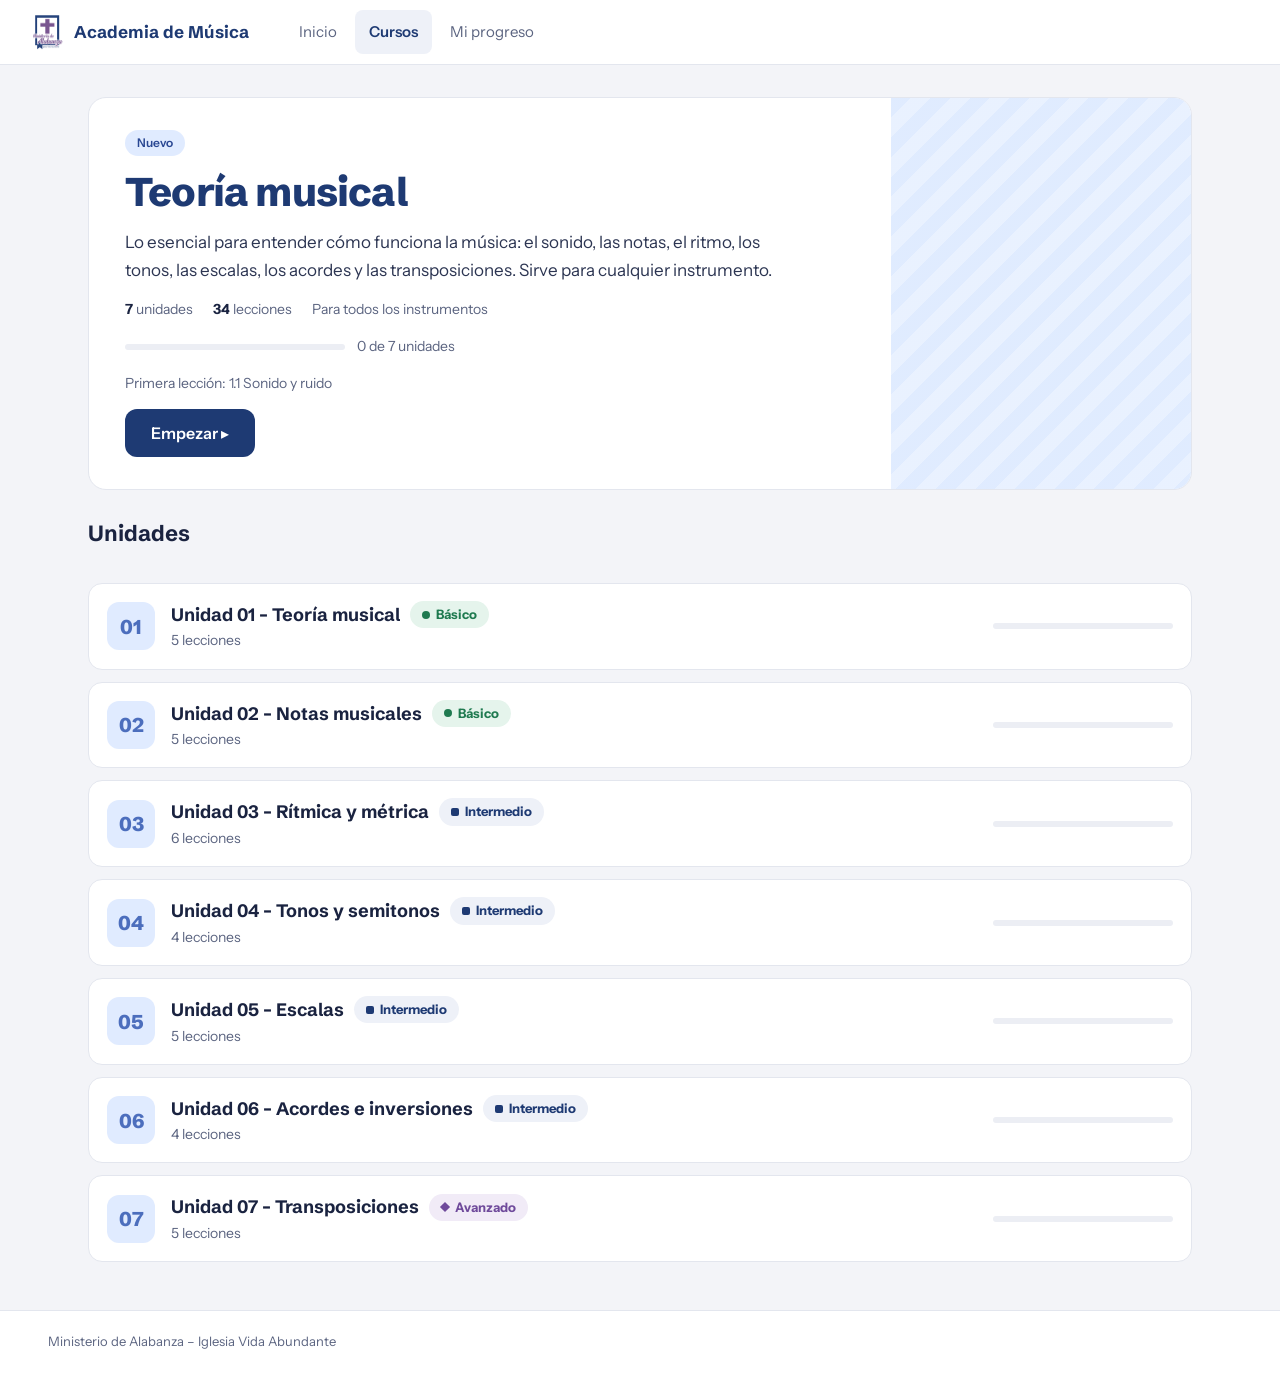
==== academy/curso.html @ 29789fe2 "Tarjetas con fondo, nivel por unidad (heredado), homepage por curso (curso.html) Co-Authored-By: Cla" ====
<!doctype html>
<html lang="es">
<head>
<meta charset="utf-8">
<meta name="viewport" content="width=device-width, initial-scale=1, viewport-fit=cover">
<title>Curso – Academia de Música</title>
<link rel="icon" href="logo.png">
<link rel="preconnect" href="https://fonts.googleapis.com">
<link rel="preconnect" href="https://fonts.gstatic.com" crossorigin>
<link rel="stylesheet" href="https://fonts.googleapis.com/css2?family=Schibsted+Grotesk:wght@500;600;700;800&family=Instrument+Sans:wght@400;500;600;700&display=swap">
<link rel="stylesheet" href="unidad.css">
<style>
body{min-height:100vh;display:flex;flex-direction:column}
main.cur{display:flex;flex-direction:column;gap:32px;flex:1;width:100%;max-width:1200px;margin:0 auto;padding:32px 48px 48px}
main.cur p,main.cur li{text-align:left;hyphens:manual}
main.cur>section{max-width:none;margin-inline:0}
@media (max-width:760px){main.cur{padding:20px 16px 36px;gap:24px}}
.hero-c{display:grid;grid-template-columns:minmax(0,1fr) 300px;background:var(--bg);border:1px solid var(--line);border-radius:18px;overflow:hidden}
.hero-c .in{padding:32px 36px;display:grid;gap:14px;align-content:center;justify-items:start}
.hero-c .art{background:repeating-linear-gradient(135deg,var(--cs) 0 14px,color-mix(in srgb,var(--cs) 70%,#fff) 14px 28px)}
@supports not (color:color-mix(in srgb,red,blue)){.hero-c .art{background:var(--cs)}}
.cpill{display:inline-flex;font-size:12px;font-weight:600;border-radius:99px;padding:3px 12px;background:var(--cs);color:var(--ct)}
.hero-c h1{font-size:clamp(30px,5vw,40px);font-weight:800;letter-spacing:-.02em;line-height:1.1;color:var(--navy)}
.hero-c .desc{font-size:17px;color:var(--body);max-width:60ch}
.facts{display:flex;gap:8px 20px;flex-wrap:wrap;font-size:14px;color:var(--muted)}
.facts b{color:var(--ink)}
.prog{display:flex;align-items:center;gap:12px;font-size:14px;color:var(--muted);flex-wrap:wrap}
.rbar{height:6px;border-radius:99px;background:#eceef4;overflow:hidden}
.rbar i{display:block;height:100%;border-radius:99px;background:var(--c)}
.prog .rbar{width:220px;max-width:100%}
.go{display:inline-flex;align-items:center;justify-content:center;min-height:48px;padding:0 26px;border-radius:12px;background:var(--navy);color:#fff;font-weight:600;font-size:16px;text-decoration:none}
.go:hover{background:var(--navy-hover)}
@media (max-width:900px){.hero-c{grid-template-columns:minmax(0,1fr)}.hero-c .art{display:none}.hero-c .in{padding:24px 20px}}
.c-h2{font-size:22px;font-weight:700;color:var(--ink);margin-bottom:16px}
.ulist{list-style:none;margin:0;padding:0;display:grid;gap:12px}
.urow{display:grid;grid-template-columns:48px minmax(0,1fr) 180px;gap:16px;align-items:center;background:var(--bg);border:1px solid var(--line);border-radius:14px;padding:16px 18px;color:inherit;text-decoration:none}
a.urow:hover{border-color:var(--c)}
.unum{width:48px;height:48px;border-radius:12px;background:var(--cs);color:var(--c);display:grid;place-items:center;font-family:var(--f-display);font-weight:800;font-size:20px}
.urow.ok .unum{background:var(--ok-line);color:#fff}
.urow .nm{display:flex;align-items:center;gap:10px;flex-wrap:wrap;font-family:var(--f-display);font-size:18px;font-weight:700;color:var(--ink)}
.urow .meta{font-size:14px;color:var(--muted)}
@media (max-width:760px){.urow{grid-template-columns:48px minmax(0,1fr)}.urow .rbar{grid-column:1/-1}}
.soon-box{background:var(--bg);border:1px solid var(--line);border-radius:16px;padding:24px;color:var(--muted)}
</style>
</head>
<body>
<a class="skip" href="#contenido">Saltar al contenido</a>
<header class="top" id="top"></header>
<main class="cur" id="contenido"></main>
<footer><div class="wrap">Ministerio de Alabanza – Iglesia Vida Abundante</div></footer>
<script src="curso.js"></script>
<script>
(function(){
const C=window.CURSO,$=s=>document.querySelector(s);
C.header('cursos');
const esc=s=>String(s).replace(/[&<>"]/g,c=>({'&':'&amp;','<':'&lt;','>':'&gt;','"':'&quot;'}[c]));
const num=n=>String(n).padStart(2,'0');
const id=new URLSearchParams(location.search).get('c')||'teoria';
const c=C.courses.find(x=>x.id===id);
const DESC={teoria:'Lo esencial para entender cómo funciona la música: el sonido, las notas, el ritmo, los tonos, las escalas, los acordes y las transposiciones. Sirve para cualquier instrumento.'};
if(!c){document.title='Curso no encontrado – Academia de Música';$('#contenido').innerHTML='<div class="soon-box"><h1>No encontramos ese curso</h1><p style="margin-top:8px"><a href="index.html#cursos">Ver todos los cursos</a></p></div>'}
else{
  document.title=`${c.name} – Academia de Música`;
  const hue=`class="course" data-hue="${c.hue}" style="--h:${c.hue}"`;
  if(!c.ready){
    $('#contenido').innerHTML=`<section ${hue}><div class="hero-c"><div class="in"><span class="cpill">Próximamente</span><h1>${esc(c.name)}</h1><p class="desc">${esc(c.meta)}. Estamos preparando este curso.</p><a class="go" href="index.html#cursos">Ver otros cursos</a></div><div class="art" aria-hidden="true"></div></div></section>`;
  }else{
    const done=C.done(),units=c.units,total=units.reduce((a,u)=>a+u.lessons.length,0),seen=units.reduce((a,u)=>a+C.seenCount(u.n),0);
    const r=C.resume(),l=r.lesson,started=r.started||seen>0;
    const cta=l?`<a class="go" href="${l.unit.file}#${l.id}">${started?'Continuar ▸':'Empezar ▸'}</a>`:`<a class="go" href="${units[0].file}">Repasar desde el inicio</a>`;
    const sub=l?`${started?'Sigue':'Primera lección'}: ${l.k} ${esc(l.title)}`:'¡Terminaste el curso!';
    const pct=Math.round(done.length/units.length*100);
    $('#contenido').innerHTML=`<section ${hue} aria-labelledby="cT"><div class="hero-c"><div class="in"><span class="cpill">${started?'En curso':'Nuevo'}</span><h1 id="cT">${esc(c.name)}</h1><p class="desc">${DESC[c.id]||esc(c.meta)}</p><p class="facts"><span><b>${units.length}</b> unidades</span><span><b>${total}</b> lecciones</span><span>${esc(c.meta)}</span></p><div class="prog"><div class="rbar" role="progressbar" aria-label="Unidades terminadas" aria-valuemin="0" aria-valuemax="${units.length}" aria-valuenow="${done.length}"><i style="width:${pct}%"></i></div><span>${done.length} de ${units.length} unidades</span></div><p class="facts">${sub}</p>${cta}</div><div class="art" aria-hidden="true"></div></div></section>
    <section ${hue} aria-labelledby="uH"><h2 class="c-h2" id="uH">Unidades</h2><ol class="ulist">${units.map(u=>{
      const d=done.includes(u.n),s=C.seenCount(u.n),p=d?100:Math.round(s/u.lessons.length*100);
      const st=d?'Terminada':s?`${s} de ${u.lessons.length} lecciones`:`${u.lessons.length} lecciones`;
      const inner=`<span class="unum" aria-hidden="true">${d?'✓':num(u.n)}</span><div><div class="nm">Unidad ${num(u.n)} – ${esc(u.title)}<span class="lvl lvl-${u.lvl}">${C.levels[u.lvl]}</span></div><div class="meta">${st}</div></div><div class="rbar" aria-hidden="true"><i style="width:${p}%"></i></div>`;
      return `<li>${u.ready?`<a class="urow${d?' ok':''}" href="${u.file}">${inner}</a>`:`<div class="urow">${inner}</div>`}</li>`}).join('')}</ol></section>`;
  }
}
})();
</script>
</body>
</html>
---- academy/unidad.css ----
/* Estilos compartidos de las unidades (mismo diseño que la Unidad 06). */
body{margin:0}img{max-width:100%}[hidden]{display:none!important}
:root{
  --bg:#ffffff; --page:#f3f4f8; --tint:#f6f7fb; --ink:#1a2340; --body:#2c3552; --muted:#5b6480; --faint:#6f7792; --line:#e3e6ee; --line-strong:#cfd5e4; --line-soft:#eef0f5;
  --navy:#1e3a73; --navy-hover:#142a57; --navy-soft:#eef1f8; --on-navy:#ffffff;
  --violet:#6f4a9b; --violet-soft:#f1ebf7; --violet-row:#f6f2fa; --violet-ring:#ece3f5; --on-violet:#ffffff;
  --ok:#1f7a50; --ok-line:#1f8a5b; --ok-soft:#e5f4ec; --err:#a83434; --err-line:#c94a4a; --err-soft:#fbeaea;
  --key-white:#ffffff; --key-black:#1d2033; --key-edge:#c9cddd;
  --shadow:0 1px 2px rgba(22,26,51,.04),0 8px 28px rgba(36,66,122,.08);
  --lift:0 1px 2px rgba(22,26,51,.06),0 2px 8px rgba(36,66,122,.08);
  --f-display:"Schibsted Grotesk","Avenir Next","Segoe UI",sans-serif;
  --f-body:"Instrument Sans","Segoe UI",system-ui,sans-serif;
  --r:12px; --r-sm:10px;
  color-scheme:light;
}
*{box-sizing:border-box}
html{scroll-behavior:smooth}
body{background:var(--page);color:var(--body);font-family:var(--f-body);font-size:17px;line-height:1.6;-webkit-font-smoothing:antialiased}
body::before{content:"";position:fixed;inset:0 0 auto;height:env(safe-area-inset-top,0px);z-index:10;background:var(--page)}
h1,h2,h3{font-family:var(--f-display);text-wrap:balance;line-height:1.12;margin:0;color:var(--ink)}
p{margin:0}
button,select{font:inherit;color:inherit;-webkit-tap-highlight-color:transparent}
button:focus-visible,select:focus-visible,[tabindex]:focus-visible,a:focus-visible{outline:3px solid var(--violet);outline-offset:2px;border-radius:6px}
.wrap{max-width:1200px;margin:0 auto;padding-left:max(20px, env(safe-area-inset-left, 0px));padding-right:max(20px, env(safe-area-inset-right, 0px))}
@media (max-width:520px){.wrap{padding-left:max(16px, env(safe-area-inset-left, 0px));padding-right:max(16px, env(safe-area-inset-right, 0px))}}
.mono{font-family:var(--f-body);font-variant-numeric:tabular-nums}
.skip{position:absolute;left:-9999px;top:8px;z-index:20;background:var(--bg);color:var(--navy);padding:10px 16px;border-radius:var(--r-sm);font-weight:700}
.skip:focus{left:12px}
.lbl{font-size:13px;letter-spacing:.1em;text-transform:uppercase;color:var(--muted);font-weight:700}
.cap{font-size:15px;color:var(--muted)}
svg.i{width:20px;height:20px;fill:currentColor;display:block}

/* Header: ver bloque «Header compacto» al final */
.sr{position:absolute;width:1px;height:1px;overflow:hidden;clip:rect(0 0 0 0);white-space:nowrap}
.linkbtn{background:none;border:0;color:var(--navy);font:inherit;font-size:15px;text-decoration:underline;text-underline-offset:3px;cursor:pointer;min-height:44px;padding:0;text-align:left}
a.linkbtn{display:inline-flex;align-items:center}
.lbl a{color:var(--navy);text-transform:none;letter-spacing:0;font-weight:400;margin-left:6px;font-size:14px}
@media (max-width:520px){.track{gap:4px}.track li{gap:4px}.track li+li::before{width:6px}}

/* Page: ver «Lección» al final */
main{display:grid;gap:80px;min-width:0}
@media (max-width:700px){main{gap:60px}}
section{display:grid;gap:20px;min-width:0;scroll-margin-top:72px}
.sec-head{display:flex;align-items:baseline;gap:14px;flex-wrap:wrap}
.sec-head .k{font-family:var(--f-display);font-size:clamp(30px,4.2vw,46px);line-height:1.12;font-weight:800;color:var(--violet);letter-spacing:-.01em}
.sec-head h2{font-size:clamp(30px,4.2vw,46px);font-weight:800;letter-spacing:-.01em;color:var(--navy)}
.prose{display:grid;gap:14px;max-width:66ch}
.note{background:var(--tint);border:1px solid var(--line);border-radius:var(--r);padding:16px 18px;font-size:16px;max-width:70ch}
.note b{color:var(--navy)}

/* Scale strip */
.scale-box{display:grid;gap:4px;max-width:640px}
.scale{display:grid;grid-template-columns:repeat(8,minmax(0,1fr));gap:6px}
.scale div{border:1px solid var(--line);border-radius:var(--r-sm);text-align:center;padding:10px 2px}
.scale div.hit{background:var(--violet-soft);border-color:var(--violet)}
.scale .n{font-family:var(--f-body);font-variant-numeric:tabular-nums;font-weight:700;font-size:18px}
.scale div.hit .n{color:var(--violet)}
.scale .d{font-size:13px;color:var(--muted)}
.steps{display:grid;grid-template-columns:repeat(8,minmax(0,1fr));gap:6px;font-family:var(--f-body);font-variant-numeric:tabular-nums;font-size:14px;color:var(--muted);text-align:center}
.steps span{transform:translateX(calc(50% + 3px))}
.steps span:last-child{transform:none}

/* Controls */
.seg{display:inline-grid;grid-auto-flow:column;grid-auto-columns:1fr;background:var(--tint);border:1px solid var(--line);border-radius:999px;padding:3px}
.seg button{border:0;background:transparent;padding:6px 14px;min-height:44px;border-radius:999px;cursor:pointer;font-size:15px;color:var(--muted);white-space:nowrap}
.seg button[aria-pressed="true"]{background:var(--bg);color:var(--navy);font-weight:700;box-shadow:var(--lift)}
.seg button:disabled{opacity:.4;cursor:default}
.ibtn{width:44px;height:44px;border-radius:50%;border:1px solid var(--line-strong);background:var(--bg);color:var(--navy);display:grid;place-items:center;cursor:pointer;transition:background .15s,border-color .15s;flex:none}
.ibtn:hover{border-color:var(--navy);background:var(--navy-soft)}
.ibtn.solid{background:var(--navy);border-color:var(--navy);color:var(--on-navy)}
.ibtn.solid:hover{background:var(--navy-hover)}
.ibtn:disabled{opacity:.35;cursor:default}
.pbtn{display:inline-flex;align-items:center;gap:6px;border:1px solid var(--navy);background:var(--bg);color:var(--navy);border-radius:999px;padding:0 16px 0 12px;min-height:44px;cursor:pointer;font-weight:700;font-size:14px;transition:background .15s}
.pbtn svg.i{width:18px;height:18px}
.pbtn:hover{background:var(--navy-soft)}
.pbtn.solid{background:var(--navy);color:var(--on-navy)}
.pbtn.solid:hover{background:var(--navy-hover)}
.pbtn:disabled{opacity:.35;cursor:default}
.btn{border:1px solid var(--navy);background:var(--navy);color:var(--on-navy);border-radius:999px;padding:8px 20px;min-height:44px;cursor:pointer;font-weight:700;font-size:15px;transition:background .15s}
.btn:hover{background:var(--navy-hover)}
.btn:disabled{opacity:.35;cursor:default}
.tabs{display:flex;gap:20px;border-bottom:1px solid var(--line)}
.tabs button{border:0;background:none;padding:12px 0 12px;min-height:44px;min-width:44px;margin-bottom:-1px;border-bottom:2px solid transparent;cursor:pointer;font-size:15px;color:var(--muted)}
.tabs button[aria-pressed="true"]{color:var(--navy);border-bottom-color:var(--violet);font-weight:700}

/* Lab */
.lab{border:1px solid var(--line);border-radius:18px;box-shadow:var(--shadow);overflow:hidden;min-width:0;display:grid;grid-template-columns:minmax(0,1fr);grid-template-areas:"controls" "readout" "viz" "explain"}
@media (min-width:1100px){.lab{grid-template-columns:minmax(0,1fr) minmax(260px,320px);grid-template-areas:"controls controls" "readout explain" "viz explain"}}
.lab > *{padding:22px 24px;min-width:0}
@media (max-width:520px){.lab > *{padding:18px 16px}}
.a-controls{grid-area:controls;background:var(--tint);border-bottom:1px solid var(--line);display:flex;gap:16px;flex-wrap:wrap;align-items:end}
.field{display:grid;gap:6px}
.field.grow{flex:1 1 220px;max-width:340px}
.field.grow .select,.field.grow select{width:100%}
@media (max-width:520px){.a-controls select{font-size:16px;padding-left:12px;padding-right:32px}.a-controls .select svg{right:10px}}
@media (max-width:520px){.a-controls .field:first-child{flex:0 0 92px}.a-controls .field:first-child .select,.a-controls .field:first-child select{width:100%}.field.grow{flex:2 1 160px}.a-controls .field:last-child{flex:1 1 100%}#invs{width:100%}}
.a-readout{grid-area:readout;display:grid;gap:10px;padding-bottom:6px}
.a-viz{grid-area:viz;display:grid;grid-template-columns:minmax(0,1fr);gap:12px;padding-top:10px;align-content:start}
.a-explain{grid-area:explain;display:grid;gap:12px;align-content:start}
@media (min-width:1100px){.a-explain{border-left:1px solid var(--line)}}
@media (max-width:1099px){.a-explain{border-top:1px solid var(--line)}}
.sym{font-family:var(--f-display);font-weight:800;font-size:72px;line-height:1;color:var(--violet);letter-spacing:-.02em;height:84px;display:flex;align-items:center;white-space:nowrap;overflow:hidden;width:100%}

.sym.off{color:var(--line-strong)}
.facts{display:grid;gap:6px;flex:1 1 200px;min-width:0}
.tones{display:flex;gap:6px;flex-wrap:wrap;min-height:34px;align-items:center;align-content:flex-start}
.tone{display:inline-flex;align-items:baseline;gap:6px;border-radius:var(--r-sm);padding:4px 10px;background:var(--navy-soft)}
.tone.root{background:var(--violet-soft)}
.tone b{font-family:var(--f-body);font-variant-numeric:tabular-nums;font-size:18px;color:var(--navy)}
.tone.root b{color:var(--violet)}
.tone i{font-style:normal;font-size:13px;color:var(--muted);font-family:var(--f-body);font-variant-numeric:tabular-nums}
.tools{display:flex;gap:8px;align-items:center}
.viz-head{display:flex;justify-content:space-between;align-items:center;gap:12px;flex-wrap:wrap}
.kbd-box{max-width:680px;overflow-x:auto}
.kbd-box svg{width:100%;height:auto;display:block;touch-action:pan-x pan-y}
.kbd-box .k{cursor:pointer}
.k:focus,.k:focus-visible{outline:none}
#pad{overflow-x:auto}
.kbd-box .k:hover{filter:brightness(.96)}
.chords{display:grid;grid-template-columns:repeat(3,minmax(0,170px));gap:16px}
@media (max-width:520px){.chords{grid-template-columns:none;grid-auto-flow:column;grid-auto-columns:170px;gap:8px;overflow-x:auto;scroll-snap-type:x mandatory}.chord{scroll-snap-align:start}}
.chord{display:grid;gap:4px;justify-items:center;align-content:start;text-align:center;padding:8px 4px;font:inherit;color:inherit;background:none;border:1px solid transparent;border-radius:var(--r);cursor:pointer}
.chord:hover{background:var(--tint)}
.chord[aria-pressed="true"]{border-color:var(--violet);background:var(--violet-soft)}
.chord svg{width:100%;height:auto;display:block}
.chord span{font-size:14px;line-height:1.3;color:var(--muted)}

.ex-name{display:flex;align-items:baseline;gap:10px;flex-wrap:wrap}
.ex-name h3{font-size:22px;font-weight:700;color:var(--navy)}
.ex-name span{font-family:var(--f-body);font-variant-numeric:tabular-nums;font-size:14px;color:var(--violet)}
.a-explain p{max-width:62ch;color:var(--ink)}
/* Inversions */
.inv-grid{display:grid;grid-template-columns:repeat(3,minmax(0,1fr));gap:16px}
@media (max-width:760px){.inv-grid{grid-template-columns:minmax(0,1fr)}}
.inv{border:1px solid var(--line);border-radius:var(--r);padding:18px;display:grid;gap:10px}
.inv b{font-family:var(--f-display);font-size:18px;color:var(--navy)}
.inv .mono{font-size:15px}
.inv svg{width:100%;height:auto;display:block}
.slash{color:var(--violet);font-family:var(--f-body);font-variant-numeric:tabular-nums;font-weight:700}

/* Practice */
.quiz{border:1px solid var(--line);border-radius:18px;box-shadow:var(--shadow);overflow:hidden;min-width:0}
.qbar{display:flex;gap:14px;align-items:center;justify-content:space-between;flex-wrap:wrap;padding:16px 24px;background:var(--tint);border-bottom:1px solid var(--line)}
@media (max-width:520px){.qbar{padding:14px 16px}}
.select{position:relative;display:inline-flex;align-items:center}
.select select{max-width:100%;appearance:none;-webkit-appearance:none;border:1px solid var(--line-strong);background:var(--bg);border-radius:999px;padding:8px 40px 8px 16px;min-height:44px;font-size:16px;font-weight:700;color:var(--navy);cursor:pointer}
.select svg{position:absolute;right:14px;width:14px;height:14px;fill:var(--navy);pointer-events:none}
.best{font-size:14px;color:var(--muted);font-family:var(--f-body);font-variant-numeric:tabular-nums}
#qbody{padding:24px;display:grid;gap:18px}
@media (max-width:520px){#qbody{padding:18px 16px}}
.qgrid{display:grid;gap:20px;grid-template-columns:minmax(0,1fr)}
@media (min-width:900px){.qgrid{grid-template-columns:minmax(0,1fr) minmax(280px,380px);align-items:start}}
.qhead{display:flex;justify-content:space-between;align-items:end;gap:14px;flex-wrap:wrap}
.qsym{font-family:var(--f-display);font-size:48px;font-weight:800;color:var(--violet);line-height:1}
.progress{flex:1;min-width:150px;max-width:260px;display:grid;gap:6px;font-size:14px;color:var(--muted);font-family:var(--f-body);font-variant-numeric:tabular-nums}
.bar{height:6px;background:var(--tint);border-radius:99px;overflow:hidden;border:1px solid var(--line)}
.bar i{display:block;height:100%;background:var(--violet);border-radius:99px;transition:width .3s}
.qrows{display:grid;gap:8px}
.qrow{display:grid;grid-template-columns:108px minmax(0,1fr) auto;gap:10px;align-items:center;border:1px solid var(--line);border-radius:var(--r);padding:8px 8px 8px 14px;cursor:pointer;min-height:54px;transition:border-color .15s}
.qrow.active{border-color:var(--navy);box-shadow:0 0 0 3px var(--navy-soft)}
.qrow.good{border-color:var(--ok-line);background:var(--ok-soft);cursor:default}
.qrow.bad{border-color:var(--err-line);background:var(--err-soft);cursor:default}
.ql{font:inherit;font-size:15px;color:var(--muted);background:none;border:0;padding:8px 0;text-align:left;cursor:pointer;min-height:44px}
.ql:hover{color:var(--ink)}.ql:disabled{cursor:default;color:var(--muted)}
.qrow.active .ql{color:var(--navy);font-weight:700}
.slots{display:flex;gap:6px;flex-wrap:wrap;align-items:center}
.slot{font-family:var(--f-body);font-variant-numeric:tabular-nums;font-weight:700;border-radius:6px;padding:3px 9px;border:1px solid var(--line-strong);background:var(--bg);min-width:40px;text-align:center;color:var(--navy)}
.slot.empty{color:var(--muted);font-weight:500;border-style:dashed}
.fix{font-size:15px;color:var(--err);font-family:var(--f-body);font-variant-numeric:tabular-nums;font-weight:700;padding-right:6px}
.fix.ok{color:var(--ok)}
.clr{width:44px;height:44px;border:0;background:none;color:var(--faint);cursor:pointer;border-radius:50%;display:grid;place-items:center}
.clr:hover{color:var(--err);background:var(--err-soft)}
.clr svg{width:16px;height:16px;fill:currentColor}
.pad{display:grid;gap:8px}
.pad svg{width:100%;height:auto;display:block;touch-action:pan-x pan-y}
.pad .k{cursor:pointer}
.qactions{display:flex;gap:10px;flex-wrap:wrap;align-items:center}
.feedback{font-size:15px;font-weight:700}
.feedback.ok{color:var(--ok)} .feedback.err{color:var(--err)}
.done{display:grid;gap:12px;justify-items:start}
.done b{font-family:var(--f-display);font-size:30px;color:var(--navy)}

footer{border-top:1px solid var(--line);color:var(--muted);font-size:15px}
footer .wrap{padding-block:24px 36px;display:flex;justify-content:space-between;gap:12px;flex-wrap:wrap}

@media (prefers-reduced-motion: reduce){*{transition:none!important;animation:none!important}html{scroll-behavior:auto}}
@media print{.tools,.viz-head,.quiz,.syl,.fbar,.fbottom,.steps-strip,.lfoot{display:none}.page{display:block}}

/* Extras para las demás unidades */
.qbody{padding:24px;display:grid;gap:18px}
@media (max-width:520px){.qbody{padding:18px 16px}}
.opts{display:grid;gap:10px;grid-template-columns:repeat(auto-fit,minmax(210px,1fr))}
.opt{border:1px solid var(--line-strong);background:var(--bg);border-radius:var(--r);padding:12px 16px;min-height:48px;text-align:left;cursor:pointer;font-size:16px;color:var(--ink);transition:border-color .15s,background .15s}
.opt:hover:not(:disabled){border-color:var(--navy);background:var(--navy-soft)}
.opt:disabled{cursor:default}
.opt.good{border-color:var(--ok-line);background:var(--ok-soft)}
.opt.bad{border-color:var(--err-line);background:var(--err-soft)}
.qtext{font-family:var(--f-display);font-size:clamp(22px,3vw,28px);font-weight:700;color:var(--navy);line-height:1.25;max-width:40ch}
.qtext:focus{outline:none}
.qvis{max-width:420px}.qvis svg{width:100%;height:auto;display:block}
.tbl{width:100%;border-collapse:collapse;font-size:16px;max-width:760px}
.tbl th,.tbl td{padding:10px 12px;border-bottom:1px solid var(--line);text-align:left;vertical-align:middle}
.tbl th{font-size:13px;letter-spacing:.08em;text-transform:uppercase;color:var(--muted);font-weight:700}
.tbl td.m{font-family:var(--f-body);font-variant-numeric:tabular-nums;color:var(--violet);font-weight:700}
.tblwrap{overflow-x:auto;max-width:760px}
.cards{display:grid;gap:16px;grid-template-columns:repeat(auto-fit,minmax(240px,1fr))}
.card{border:1px solid var(--line);border-radius:var(--r);padding:18px;display:grid;gap:10px;align-content:start}
.card h3{font-size:20px;color:var(--navy)}
.card svg{width:100%;height:auto;display:block}
.panel{border:1px solid var(--line);border-radius:18px;box-shadow:var(--shadow);overflow:hidden;min-width:0}
.pbar{background:var(--tint);border-bottom:1px solid var(--line);padding:16px 24px;display:flex;gap:16px;flex-wrap:wrap;align-items:end}
.pin{padding:22px 24px;display:grid;gap:16px;min-width:0}
@media (max-width:520px){.pbar,.pin{padding:16px}}
.range{width:100%;min-height:44px;accent-color:var(--violet)}
.big{font-family:var(--f-display);font-weight:800;font-size:clamp(40px,7vw,60px);line-height:1;color:var(--violet);letter-spacing:-.02em}
.wave svg{width:100%;height:auto;display:block;max-width:560px;border:1px solid var(--line);border-radius:var(--r);background:var(--tint)}
.beats{display:flex;gap:10px}
.beat{width:28px;height:28px;border-radius:50%;border:2px solid var(--line-strong);background:var(--bg);transition:background .08s}
.beat.on{background:var(--violet);border-color:var(--violet)}
.beat.acc{border-color:var(--navy)}
.stack{display:grid;gap:12px}
.pill{display:inline-block;font-family:var(--f-body);font-variant-numeric:tabular-nums;font-size:14px;background:var(--violet-soft);color:var(--violet);border-radius:99px;padding:2px 10px;font-weight:700}
.bars{display:grid;gap:8px;max-width:640px}
.bars div{display:grid;grid-template-columns:110px 1fr;gap:12px;align-items:center;font-size:15px}
.bars i{display:block;height:14px;border-radius:99px;background:var(--navy)}
.chip{border:1px solid var(--line-strong);background:var(--bg);border-radius:99px;padding:6px 14px;min-height:44px;cursor:pointer;font-family:var(--f-body);font-variant-numeric:tabular-nums;font-weight:700;color:var(--navy)}
.chip:hover{background:var(--navy-soft)}
.chip[aria-pressed="true"]{background:var(--violet-soft);border-color:var(--violet);color:var(--violet)}
.circ svg{width:100%;max-width:460px;height:auto;display:block;margin-inline:auto}
.circ .seg-k{cursor:pointer}
.circ .seg-k:focus-visible{outline:none}
textarea.in,input.in{font:inherit;font-family:var(--f-body);font-variant-numeric:tabular-nums;font-size:18px;border:1px solid var(--line-strong);border-radius:var(--r-sm);padding:10px 14px;min-height:48px;width:100%;max-width:460px;color:var(--ink);background:var(--bg)}
.arrow{font-family:var(--f-body);font-variant-numeric:tabular-nums;color:var(--violet);font-weight:700}
.outchords{display:flex;gap:8px;flex-wrap:wrap}
.outchords span{font-family:var(--f-display);font-size:30px;font-weight:800;color:var(--violet);background:var(--violet-soft);border-radius:var(--r);padding:6px 16px}
.inchords span{font-family:var(--f-display);font-size:30px;font-weight:800;color:var(--navy);background:var(--navy-soft);border-radius:var(--r);padding:6px 16px;display:inline-block;margin:0 8px 8px 0}

/* Nivel de cada tema */
.lvl{display:inline-flex;align-items:center;gap:6px;font-family:var(--f-body);font-variant-numeric:tabular-nums;font-size:13px;font-weight:700;border-radius:99px;padding:3px 12px;align-self:center;white-space:nowrap}
.lvl::before{content:"";width:8px;height:8px;border-radius:50%;background:currentColor}
.lvl-1{background:var(--ok-soft);color:var(--ok)}
.lvl-2{background:var(--navy-soft);color:var(--navy)}
.lvl-3{background:var(--violet-soft);color:var(--violet)}
.lvl-2::before{border-radius:2px}
.lvl-3::before{border-radius:0;transform:rotate(45deg) scale(.9)}

/* Botón de sonido estándar: .ibtn.solid con bocina */
.ibtn.solid[aria-pressed="true"]{background:var(--violet);border-color:var(--violet)}

/* Carrusel */
.car{display:grid;gap:12px;max-width:760px;min-width:0}
.car-track{display:flex;gap:16px;overflow-x:auto;scroll-snap-type:x mandatory;scrollbar-width:none;position:relative;border-radius:var(--r)}
.car-track::-webkit-scrollbar{display:none}
.car-track:focus-visible{outline:3px solid var(--violet);outline-offset:3px}
.car-slide{flex:0 0 100%;min-width:0;scroll-snap-align:start}
.car-bar{display:flex;align-items:center;justify-content:center;gap:10px}
.car-dots{display:flex}
.car-dot{width:26px;height:44px;border:0;background:none;cursor:pointer;display:grid;place-items:center;padding:0}
.car-dot::before{content:"";width:10px;height:10px;border-radius:50%;background:var(--line-strong);transition:width .2s,background .2s}
.car-dot[aria-current="true"]::before{background:var(--violet);width:22px;border-radius:99px}
.car-count{font-family:var(--f-body);font-variant-numeric:tabular-nums;font-size:14px;color:var(--muted);min-width:44px;text-align:center}

/* Botón de sonido: indicador de reproducción */
.ibtn.solid.playing{background:var(--violet);border-color:var(--violet);animation:snd-pulse 1.4s ease-out infinite}
@keyframes snd-pulse{0%{box-shadow:0 0 0 0 rgba(111,74,155,.5)}70%,100%{box-shadow:0 0 0 12px rgba(111,74,155,0)}}
@media (prefers-reduced-motion:reduce){.ibtn.solid.playing{animation:none;box-shadow:0 0 0 4px var(--violet-soft)}}

/* Figuras en la cuadrícula de 4 pulsos */
.figs{display:grid;gap:14px;max-width:760px}
.fig{display:grid;gap:8px}
.fig-h{display:grid;grid-template-columns:34px minmax(0,1fr) auto;align-items:center;gap:0 10px}
.fig-t{display:grid;gap:2px;min-width:0}
.fig-t>div{display:flex;align-items:center;gap:8px;flex-wrap:wrap}
.fig-h .fig-ic svg{width:30px;height:auto;display:block}
.fig-h b{font-family:var(--f-display);font-size:19px;color:var(--navy)}
.grid4{position:relative;display:grid;grid-template-columns:repeat(4,minmax(0,1fr))}
.grid4.ruler span{font-family:var(--f-body);font-variant-numeric:tabular-nums;font-size:13px;color:var(--muted);padding-left:6px}
.grid4.g{height:42px;border:1px solid var(--line-strong);border-radius:var(--r-sm);background:var(--bg);overflow:hidden}
.grid4.g>span{border-right:1px solid var(--line-strong)}
.grid4.g>span:last-of-type{border-right:0}
.grid4 .bk{position:absolute;inset:0;display:flex;padding:4px 2px}
.grid4 .bk i{flex:1 1 0!important;min-width:0;display:block;box-sizing:border-box;margin:0 1px;border-radius:6px;background:var(--navy-soft);border:1.5px solid var(--navy);transition:background .08s,transform .08s}
.grid4 .bk i.on{background:var(--violet);border-color:var(--violet);transform:scaleY(1.08)}

/* Alineación: texto justificado, widgets centrados, títulos a la izquierda */
main p,main li{text-align:justify;hyphens:auto;-webkit-hyphens:auto}
h1,h2,h3,.sec-head,.qtext,.lbl,.ex-name{text-align:left;hyphens:manual}
.panel,.lab,.quiz,.car-host,.cards,.tblwrap,.kbd-box,.scale-box,.figs,.qvis,.wave,.inv-grid,.circ,.bars{margin-inline:auto}
.panel,.lab,.quiz,.cards,.figs,.tblwrap,.scale-box,.car-host{width:100%}
.kbd-box svg,.wave svg,.qvis svg,.circ svg{margin-inline:auto}
.big,.beats,.pin .cap,.a-viz .cap,.qbody .cap,.pad .cap,.pin>p#itxt,.pin>p#atxt{text-align:center}
.beats,.outchords,.inchords,.tones{justify-content:center}
.pin>.big,.pin>.beats{justify-self:center}
.chords{justify-content:center}
@media print{main p{text-align:left}}

/* Una sola columna por sección: el texto llega al mismo borde que los widgets */
main>section{width:100%;max-width:920px;margin-inline:auto}
.prose,.note,p.prose{max-width:none}

/* Diapasón */
.fb-scroll{overflow-x:auto;max-width:100%}
.fb-scroll svg{display:block;width:100%;height:auto}
.fb{cursor:pointer;outline:none}
.fb:hover circle{filter:brightness(.95)}
.fb.hit circle{fill:var(--violet);stroke:var(--violet)}
.fb.hit text{fill:#fff}
.fb:focus-visible circle{stroke:var(--ink);stroke-width:3.2}
.pin>*{min-width:0}
#fbBox{min-width:0;max-width:100%}

/* Laboratorio de una sola columna y controles de igual altura */
.lab.one{grid-template-columns:minmax(0,1fr);grid-template-areas:"controls" "readout" "viz"}
.a-viz{gap:10px}
.a-controls .select select,.pbar .select select{min-height:52px}
.a-controls .ibtn.solid,.pbar .ibtn.solid{width:52px;height:52px}

.tbl tr.on td{background:var(--violet-soft)}
.outchords span{transition:background .1s,color .1s}
.outchords span.on{background:var(--violet);color:#fff}

/* Header compacto (todas las páginas; se inyecta con CURSO.header) */
.top{background:var(--bg);border-bottom:1px solid var(--line)}
.hd{height:64px;display:flex;align-items:center;gap:36px;padding:0 max(32px,env(safe-area-inset-right,0px)) 0 max(32px,env(safe-area-inset-left,0px))}
.hd-brand{display:flex;align-items:center;gap:10px;color:var(--navy);text-decoration:none;font-family:var(--f-display);font-weight:700;font-size:17px;white-space:nowrap;min-height:44px}
.hd-brand img{width:32px;height:36px;object-fit:contain}
.hd-nav{display:flex;gap:4px}
.hd-nav a{display:inline-flex;align-items:center;min-height:44px;padding:0 14px;border-radius:8px;font-size:15px;color:var(--muted);text-decoration:none}
.hd-nav a:hover{color:var(--ink)}
.hd-nav a[aria-current]{background:var(--navy-soft);color:var(--navy);font-weight:600}
.hd-menu{display:none;margin-left:auto;width:44px;height:44px;border:1px solid var(--line-strong);border-radius:10px;background:var(--bg);color:var(--navy);place-items:center;cursor:pointer}
.hd-menu svg{width:22px;height:22px;fill:currentColor}
@media (max-width:760px){.hd{gap:12px;padding:0 max(16px,env(safe-area-inset-left,0px))}.hd-nav{display:none}.hd-menu{display:grid}}
.drawer-nav{display:grid;gap:4px}
.drawer-nav a{display:flex;align-items:center;min-height:48px;padding:0 14px;border-radius:10px;color:var(--ink);text-decoration:none;font-size:16px}
.drawer-nav a[aria-current]{background:var(--navy-soft);color:var(--navy);font-weight:600}

/* Panel deslizable (menú y temario) */
.veil{position:fixed;inset:0;z-index:60;background:rgba(20,42,87,.25);opacity:0;transition:opacity .22s ease-out}
.veil.open{opacity:1}
.drawer{position:fixed;top:0;right:0;bottom:0;z-index:61;width:min(360px,88vw);background:var(--bg);box-shadow:-12px 0 40px rgba(20,42,87,.18);padding:22px 18px;overflow:auto;transform:translateX(100%);transition:transform .22s ease-out}
.drawer.open{transform:none}
.drawer-head{display:flex;align-items:center;justify-content:space-between;gap:12px;margin-bottom:16px}
.drawer-head h2{font-size:18px;font-weight:700;color:var(--ink)}
.drawer-x{width:44px;height:44px;border:0;border-radius:10px;background:none;color:var(--muted);font-size:26px;line-height:1;cursor:pointer}
.drawer-x:hover{background:var(--tint);color:var(--ink)}
body.drawer-on{overflow:hidden}
@media (prefers-reduced-motion:reduce){.veil,.drawer{transition:none}}

/* Presentación de la unidad */
.unit-intro{display:grid;gap:14px;max-width:920px;margin-inline:auto;width:100%}
.unit-intro h1{font-size:clamp(30px,4.4vw,40px);font-weight:800;letter-spacing:-.02em;line-height:1.1;color:var(--navy)}
.unit-intro p{font-size:17px;color:var(--muted)}
.crumbs ol{display:flex;flex-wrap:wrap;gap:0 8px;list-style:none;margin:0;padding:0;font-size:14px;color:var(--muted)}
.crumbs li+li::before{content:"›";margin-right:8px;opacity:.7}
.crumbs a{color:var(--muted);text-underline-offset:3px;display:inline-flex;align-items:center;min-height:44px}
.crumbs li[aria-current]{color:var(--ink);font-weight:600;display:inline-flex;align-items:center;min-height:44px}
footer{background:var(--bg);color:var(--muted);font-size:13px}
footer .wrap{padding-block:20px;max-width:none;padding-inline:max(48px,env(safe-area-inset-left,0px))}
@media (max-width:760px){footer .wrap{padding-inline:max(16px,env(safe-area-inset-left,0px))}}

/* ===== Lección ===== */
/* Escritorio (≥1024 px): temario fijo + scroll continuo */
.page{display:grid;grid-template-columns:310px minmax(0,1fr);align-items:start}
.syl{position:sticky;top:0;height:100vh;overflow:auto;background:var(--bg);border-right:1px solid var(--line);padding:22px 16px;display:grid;gap:10px;align-content:start}
.syl-head{display:flex;align-items:center;gap:10px}
.syl-head b{font-family:var(--f-display);font-size:17px;font-weight:700;color:var(--ink)}
.syl-head a{margin-left:auto;font-size:14px;color:var(--navy);display:inline-flex;align-items:center;min-height:44px}
.syl-dot{width:10px;height:10px;border-radius:50%;background:#4a62b0;flex:none}
@supports (color:oklch(0.5 0.1 100)){.syl-dot{background:oklch(0.55 0.13 265)}}
.syl-cap{font-size:13px;color:var(--muted)}
.mbar{height:5px;border-radius:99px;background:#eceef4;overflow:hidden}
.mbar i{display:block;height:100%;border-radius:99px;background:var(--violet)}
.syl-units,.sl-list{list-style:none;margin:0;padding:0}
.syl-units{display:grid;gap:2px;margin-top:6px}
.su{display:flex;align-items:center;gap:12px;min-height:48px;padding:10px;border-radius:12px;color:var(--body);text-decoration:none;font-size:15px;font-weight:500}
a.su:hover{background:var(--tint)}
.su.cur{background:var(--violet-row);font-weight:700;color:var(--ink)}
.su.off{color:var(--muted)}
.su-t{flex:1;min-width:0}
.su svg.i{width:18px;height:18px;color:var(--muted)}
.su-n{font-size:12px;color:var(--muted)}
.su-ic{width:28px;height:28px;border-radius:50%;display:grid;place-items:center;background:var(--navy-soft);color:var(--muted);font-size:13px;font-weight:700;flex:none}
.su-ic svg.i{width:16px;height:16px;color:inherit}
.su.cur .su-ic{background:var(--violet);color:#fff}
.su.done .su-ic{background:var(--ok-line);color:#fff}
.sl-list{padding:2px 8px 8px 20px;display:grid;gap:2px}
.sl{display:flex;align-items:center;gap:10px;min-height:44px;padding:6px 10px;border-radius:10px;color:var(--body);text-decoration:none;font-size:14px}
.sl:hover{background:var(--tint)}
.sl.on{background:var(--bg);font-weight:600;color:var(--ink);box-shadow:inset 0 0 0 1px var(--line)}
.sl-dot{width:8px;height:8px;border-radius:50%;background:var(--bg);border:1px solid #b8bfd1;flex:none;box-sizing:border-box}
.sl.seen .sl-dot{background:var(--ok-line);border-color:var(--ok-line)}
.sl.on .sl-dot{background:var(--violet);border-color:var(--violet)}
.sl-t{flex:1;min-width:0}
.syl-links{margin-top:18px;padding-top:14px;border-top:1px solid var(--line-soft)}

main{padding:32px 56px 40px}
main>section{scroll-margin-top:24px}
body{font-size:17px;line-height:1.65}
.prose p,.prose,main li{text-wrap:pretty;color:var(--body)}
.note{background:var(--navy-soft);border:0;border-radius:10px}
.lab,.panel,.quiz{border-radius:16px;box-shadow:none;background:var(--bg)}

/* Encabezado de la lección: chip + nivel y título grande */
.sec-head{gap:8px 10px;align-items:center}
.sec-head .k{order:1;font-family:var(--f-body);font-size:14px;line-height:1.5;font-weight:700;letter-spacing:0;color:var(--navy);background:var(--navy-soft);border-radius:7px;padding:2px 10px;font-variant-numeric:tabular-nums}
.sec-head h2{order:3;flex-basis:100%;font-size:clamp(28px,3.6vw,40px);font-weight:800;letter-spacing:-.02em;line-height:1.1;margin-top:4px}

/* Pie de cada lección (escritorio) */
.lfoot{display:flex;align-items:center;justify-content:space-between;gap:16px;flex-wrap:wrap;padding-top:20px;border-top:1px solid var(--line)}
.lprev{color:var(--muted);font-size:15px;text-decoration:none;display:inline-flex;align-items:center;min-height:44px}
.lprev:hover{color:var(--ink);text-decoration:underline}
.lnext{min-height:48px;padding:0 24px;border:0;border-radius:12px;background:var(--navy);color:#fff;font-weight:600;font-size:16px;cursor:pointer;margin-left:auto}
.lnext:hover{background:var(--navy-hover)}
.sec-body{display:grid;gap:20px;min-width:0}

/* Elementos solo del modo enfoque */
.fbar,.fbottom,.steps-strip,.seg-tabs{display:none}
.t-short{display:none}

/* Modo enfoque: tablet (761–1023) y celular (≤760) */
@media (max-width:1023px){
  body.lesson .top{display:none}
  .page{display:block;padding-bottom:calc(76px + env(safe-area-inset-bottom,0px))}
  .syl{display:none}
  body.lesson main{padding:20px 24px 28px;max-width:808px;margin-inline:auto;gap:20px}
  body.lesson main>section:not(.cur){display:none}
  .unit-intro{position:absolute;width:1px;height:1px;overflow:hidden;clip:rect(0 0 0 0);white-space:nowrap}
  .lfoot{display:none}
  .fbar{display:flex;align-items:center;gap:12px;position:sticky;top:0;z-index:30;height:60px;padding:0 max(24px,env(safe-area-inset-right,0px)) 0 max(24px,env(safe-area-inset-left,0px));background:var(--bg);border-bottom:1px solid var(--line)}
  .fb-back{display:inline-flex;align-items:center;min-height:44px;min-width:44px;color:var(--navy);font-weight:600;font-size:15px;text-decoration:none;flex:1 1 0}
  .fb-title{flex:2 1 0;text-align:center;min-width:0}
  .fb-title b{font-family:var(--f-display);font-size:16px;font-weight:700;color:var(--ink);display:block;white-space:nowrap;overflow:hidden;text-overflow:ellipsis}
  .fb-menu{flex:1 1 0;display:flex;justify-content:flex-end;background:none;border:0;padding:0;cursor:pointer}
  .fb-menu .t-long{display:inline-flex;align-items:center;min-height:44px;padding:0 14px;border:1px solid var(--line-strong);border-radius:10px;color:var(--navy);font-size:14px;font-weight:600;background:var(--bg)}
  .steps-strip{display:grid;grid-template-columns:repeat(var(--n),minmax(0,1fr));gap:8px;max-width:760px;width:100%;margin-inline:auto}
  .steps-strip a{display:grid;gap:6px;text-decoration:none;color:var(--muted);font-size:13px;line-height:1.3;padding-top:8px}
  .steps-strip i{display:block;height:5px;border-radius:99px;background:#e6e9f1}
  .steps-strip a.seen i{background:#c9bddf}
  .steps-strip a.on i{background:var(--violet)}
  .steps-strip a.on{color:var(--ink);font-weight:600}
  .steps-strip span{overflow:hidden;text-overflow:ellipsis;white-space:nowrap}
  body.lesson main>section{max-width:760px;gap:20px}
  .sec-head{gap:6px}
  .sec-head .k{background:none;padding:0;border-radius:0;color:var(--violet);font-size:13px;font-weight:600;letter-spacing:.08em;text-transform:uppercase}
  .sec-head .k::before{content:"Lección "}
  .sec-head h2{font-size:38px}
  .seg-tabs{display:flex;gap:2px;padding:4px;border-radius:12px;background:#e6e9f1;width:max-content;max-width:100%}
  .seg-tabs button{border:0;background:none;min-height:44px;padding:9px 20px;border-radius:9px;font-size:14px;font-weight:600;color:var(--muted);cursor:pointer}
  .seg-tabs button[aria-selected="true"]{background:var(--bg);color:var(--navy);box-shadow:0 1px 3px rgba(20,42,87,.12)}
  section[data-active="ver"] .sec-body>[data-tab]:not([data-tab="ver"]),
  section[data-active="leer"] .sec-body>[data-tab]:not([data-tab="leer"]),
  section[data-active="practicar"] .sec-body>[data-tab]:not([data-tab="practicar"]),
  section[data-active="recursos"] .sec-body>[data-tab]:not([data-tab="recursos"]){display:none}
  .fbottom{display:flex;align-items:center;justify-content:space-between;gap:12px;position:fixed;left:0;right:0;bottom:0;z-index:30;height:calc(76px + env(safe-area-inset-bottom,0px));padding:0 max(24px,env(safe-area-inset-right,0px)) env(safe-area-inset-bottom,0px) max(24px,env(safe-area-inset-left,0px));background:var(--bg);border-top:1px solid var(--line)}
  .fb-prev{display:inline-flex;align-items:center;justify-content:center;min-height:48px;padding:0 20px;border:1px solid var(--line-strong);border-radius:12px;color:var(--navy);font-weight:600;font-size:15px;text-decoration:none;background:var(--bg)}
  .fb-prev[aria-disabled="true"]{opacity:.4;pointer-events:none}
  .fb-pos{font-size:14px;color:var(--muted);text-align:center}
  .fb-next{min-height:48px;padding:0 24px;border:0;border-radius:12px;background:var(--navy);color:#fff;font-weight:600;font-size:15px;cursor:pointer}
  .fb-next:hover{background:var(--navy-hover)}
  .opts{grid-template-columns:repeat(auto-fit,minmax(150px,1fr))}
}
@media (max-width:760px){
  .fbar{height:56px;padding:0 max(16px,env(safe-area-inset-right,0px)) 0 max(16px,env(safe-area-inset-left,0px));gap:8px}
  .fbar .t-long{display:none}.fbar .t-short{display:inline}
  .fb-back{font-size:26px;flex:0 0 44px}
  .fb-title{flex:1 1 0}
  .fb-title small{display:block;font-size:11px;font-weight:600;color:var(--faint);letter-spacing:.06em;line-height:1.2}
  .fb-title b{font-size:15px}
  .fb-menu{flex:0 0 44px}
  .fb-menu .t-short{display:grid;place-items:center;width:44px;height:44px;border:1px solid var(--line-strong);border-radius:10px;color:var(--navy);font-size:18px;background:var(--bg)}
  body.lesson main{padding:16px 16px 24px;gap:16px}
  .steps-strip{gap:4px}
  .steps-strip span{display:none}
  .steps-strip a{padding-top:0}
  .steps-strip i{height:4px}
  .sec-head .k{font-size:12px}
  .sec-head h2{font-size:28px}
  .seg-tabs{width:100%}
  .seg-tabs button{flex:1;padding:9px 6px;font-size:13px}
  .fbottom{height:calc(76px + env(safe-area-inset-bottom,0px));padding:12px max(16px,env(safe-area-inset-right,0px)) calc(14px + env(safe-area-inset-bottom,0px)) max(16px,env(safe-area-inset-left,0px));align-items:flex-start}
  .fbottom .t-long{display:none}.fbottom .t-short{display:inline}
  .fb-pos{display:none}
  .fb-prev{width:52px;height:52px;padding:0;font-size:22px;flex:none}
  .fb-next{flex:1;height:52px;font-size:15px;overflow:hidden;text-overflow:ellipsis;white-space:nowrap;padding:0 16px}
  body.lesson{font-size:16px;line-height:1.6}
}
@media (min-width:1024px){.t-short{display:none}}

/* Cuestionario: opciones (también las cortas, como notas) */
.opt{border-width:2px;border-radius:14px;min-height:56px}
.opt.big{min-height:84px;font-family:var(--f-display);font-size:30px;font-weight:700;color:var(--navy);text-align:center}
.opt.good{background:var(--ok-soft)}
.opt.bad{background:var(--err-soft)}

/* Color por curso: hex de respaldo y oklch cuando el navegador lo admite */
.course{--c:#4a62b0;--cs:#e8ecf8;--ct:#34478a}
.course[data-hue="45"]{--c:#b0642a;--cs:#f8ebe0;--ct:#85431a}
.course[data-hue="310"]{--c:#9a52a8;--cs:#f4e8f6;--ct:#6e2f7c}
.course[data-hue="0"]{--c:#b6495a;--cs:#f9e8eb;--ct:#8a2c3c}
.course[data-hue="175"]{--c:#1f8a7a;--cs:#e0f3ef;--ct:#126052}
.course[data-hue="85"]{--c:#9a7a1c;--cs:#f6efd8;--ct:#6c5208}
@supports (color:oklch(0.5 0.1 100)){.course{--c:oklch(0.55 0.13 var(--h));--cs:oklch(0.94 0.035 var(--h));--ct:oklch(0.42 0.13 var(--h))}}

/* Tarjetas con fondo propio (no transparentes sobre el fondo de página) */
.card,.inv{background:var(--bg)}
.syl-name{font-family:var(--f-display);font-size:17px;font-weight:700;color:var(--ink);text-decoration:none}
.syl-name:hover{text-decoration:underline}
.syl-head a.syl-name{margin-left:0;min-height:44px}
.unit-intro .lvl{justify-self:start}
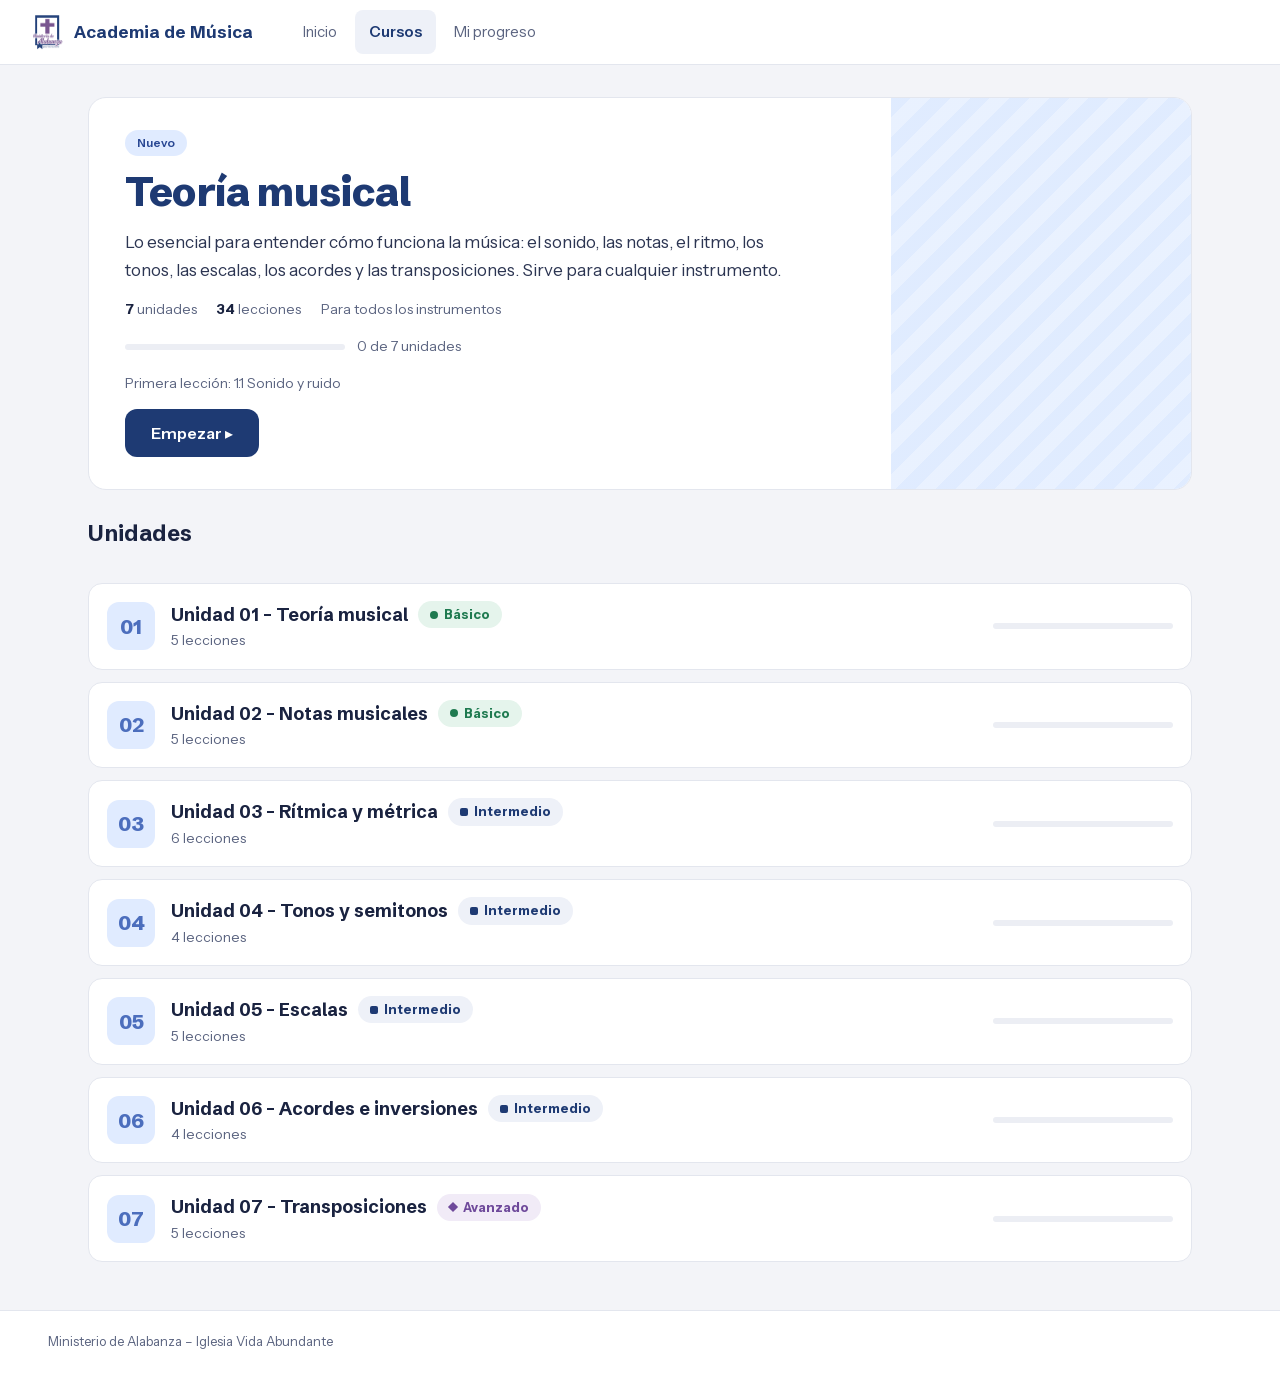
==== commit 5728cab9: "Auditoría: contraste, movimiento reducido, modo oscuro y fuentes locales - --faint a #626a85 (≥4,5:1" ====
--- a/academy/curso.html
+++ b/academy/curso.html
@@ -5,9 +5,8 @@
 <meta name="viewport" content="width=device-width, initial-scale=1, viewport-fit=cover">
 <title>Curso – Academia de Música</title>
 <link rel="icon" href="logo.png">
-<link rel="preconnect" href="https://fonts.googleapis.com">
-<link rel="preconnect" href="https://fonts.gstatic.com" crossorigin>
-<link rel="stylesheet" href="https://fonts.googleapis.com/css2?family=Schibsted+Grotesk:wght@500;600;700;800&family=Instrument+Sans:wght@400;500;600;700&display=swap">
+<link rel="preload" href="fonts/instrument-sans.woff2" as="font" type="font/woff2" crossorigin>
+<link rel="preload" href="fonts/schibsted-grotesk.woff2" as="font" type="font/woff2" crossorigin>
 <link rel="stylesheet" href="unidad.css">
 <style>
 body{min-height:100vh;display:flex;flex-direction:column}
@@ -17,7 +16,7 @@
 @media (max-width:760px){main.cur{padding:20px 16px 36px;gap:24px}}
 .hero-c{display:grid;grid-template-columns:minmax(0,1fr) 300px;background:var(--bg);border:1px solid var(--line);border-radius:18px;overflow:hidden}
 .hero-c .in{padding:32px 36px;display:grid;gap:14px;align-content:center;justify-items:start}
-.hero-c .art{background:repeating-linear-gradient(135deg,var(--cs) 0 14px,color-mix(in srgb,var(--cs) 70%,#fff) 14px 28px)}
+.hero-c .art{background:repeating-linear-gradient(135deg,var(--cs) 0 14px,color-mix(in srgb,var(--cs) 70%,var(--bg)) 14px 28px)}
 @supports not (color:color-mix(in srgb,red,blue)){.hero-c .art{background:var(--cs)}}
 .cpill{display:inline-flex;font-size:12px;font-weight:600;border-radius:99px;padding:3px 12px;background:var(--cs);color:var(--ct)}
 .hero-c h1{font-size:clamp(30px,5vw,40px);font-weight:800;letter-spacing:-.02em;line-height:1.1;color:var(--navy)}
@@ -25,10 +24,10 @@
 .facts{display:flex;gap:8px 20px;flex-wrap:wrap;font-size:14px;color:var(--muted)}
 .facts b{color:var(--ink)}
 .prog{display:flex;align-items:center;gap:12px;font-size:14px;color:var(--muted);flex-wrap:wrap}
-.rbar{height:6px;border-radius:99px;background:#eceef4;overflow:hidden}
+.rbar{height:6px;border-radius:99px;background:var(--track);overflow:hidden}
 .rbar i{display:block;height:100%;border-radius:99px;background:var(--c)}
 .prog .rbar{width:220px;max-width:100%}
-.go{display:inline-flex;align-items:center;justify-content:center;min-height:48px;padding:0 26px;border-radius:12px;background:var(--navy);color:#fff;font-weight:600;font-size:16px;text-decoration:none}
+.go{display:inline-flex;align-items:center;justify-content:center;min-height:48px;padding:0 26px;border-radius:12px;background:var(--navy);color:var(--on-navy);font-weight:600;font-size:16px;text-decoration:none}
 .go:hover{background:var(--navy-hover)}
 @media (max-width:900px){.hero-c{grid-template-columns:minmax(0,1fr)}.hero-c .art{display:none}.hero-c .in{padding:24px 20px}}
 .c-h2{font-size:22px;font-weight:700;color:var(--ink);margin-bottom:16px}
--- a/academy/unidad.css
+++ b/academy/unidad.css
@@ -1,10 +1,13 @@
+@font-face{font-family:"Instrument Sans";font-style:normal;font-weight:400 700;font-display:swap;src:url(fonts/instrument-sans.woff2) format("woff2")}
+@font-face{font-family:"Schibsted Grotesk";font-style:normal;font-weight:500 800;font-display:swap;src:url(fonts/schibsted-grotesk.woff2) format("woff2")}
 /* Estilos compartidos de las unidades (mismo diseño que la Unidad 06). */
 body{margin:0}img{max-width:100%}[hidden]{display:none!important}
 :root{
-  --bg:#ffffff; --page:#f3f4f8; --tint:#f6f7fb; --ink:#1a2340; --body:#2c3552; --muted:#5b6480; --faint:#6f7792; --line:#e3e6ee; --line-strong:#cfd5e4; --line-soft:#eef0f5;
+  --bg:#ffffff; --page:#f3f4f8; --tint:#f6f7fb; --ink:#1a2340; --body:#2c3552; --muted:#5b6480; --faint:#626a85; --line:#e3e6ee; --line-strong:#cfd5e4; --line-soft:#eef0f5;
   --navy:#1e3a73; --navy-hover:#142a57; --navy-soft:#eef1f8; --on-navy:#ffffff;
   --violet:#6f4a9b; --violet-soft:#f1ebf7; --violet-row:#f6f2fa; --violet-ring:#ece3f5; --on-violet:#ffffff;
   --ok:#1f7a50; --ok-line:#1f8a5b; --ok-soft:#e5f4ec; --err:#a83434; --err-line:#c94a4a; --err-soft:#fbeaea;
+  --track:#eceef4; --tab-bg:#e6e9f1; --dot:#b8bfd1; --syl:#4a62b0; --seen:#c9bddf; --cover:#fafcfe; --pill-off:#f0f1f4;
   --key-white:#ffffff; --key-black:#1d2033; --key-edge:#c9cddd;
   --shadow:0 1px 2px rgba(22,26,51,.04),0 8px 28px rgba(36,66,122,.08);
   --lift:0 1px 2px rgba(22,26,51,.06),0 2px 8px rgba(36,66,122,.08);
@@ -183,7 +186,7 @@
 footer{border-top:1px solid var(--line);color:var(--muted);font-size:15px}
 footer .wrap{padding-block:24px 36px;display:flex;justify-content:space-between;gap:12px;flex-wrap:wrap}
 
-@media (prefers-reduced-motion: reduce){*{transition:none!important;animation:none!important}html{scroll-behavior:auto}}
+@media (prefers-reduced-motion: reduce){html{scroll-behavior:auto}.bar i,.car-dot::before{transition:none}}
 @media print{.tools,.viz-head,.quiz,.syl,.fbar,.fbottom,.steps-strip,.lfoot{display:none}.page{display:block}}
 
 /* Extras para las demás unidades */
@@ -229,6 +232,7 @@
 .circ svg{width:100%;max-width:460px;height:auto;display:block;margin-inline:auto}
 .circ .seg-k{cursor:pointer}
 .circ .seg-k:focus-visible{outline:none}
+.circ .seg-k:focus-visible circle{stroke:var(--ink);stroke-width:3.5}
 textarea.in,input.in{font:inherit;font-family:var(--f-body);font-variant-numeric:tabular-nums;font-size:18px;border:1px solid var(--line-strong);border-radius:var(--r-sm);padding:10px 14px;min-height:48px;width:100%;max-width:460px;color:var(--ink);background:var(--bg)}
 .arrow{font-family:var(--f-body);font-variant-numeric:tabular-nums;color:var(--violet);font-weight:700}
 .outchords{display:flex;gap:8px;flex-wrap:wrap}
@@ -288,6 +292,7 @@
 .panel,.lab,.quiz,.car-host,.cards,.tblwrap,.kbd-box,.scale-box,.figs,.qvis,.wave,.inv-grid,.circ,.bars{margin-inline:auto}
 .panel,.lab,.quiz,.cards,.figs,.tblwrap,.scale-box,.car-host{width:100%}
 .kbd-box svg,.wave svg,.qvis svg,.circ svg{margin-inline:auto}
+.circ svg,.fb-scroll svg,.qvis svg{touch-action:manipulation}
 .big,.beats,.pin .cap,.a-viz .cap,.qbody .cap,.pad .cap,.pin>p#itxt,.pin>p#atxt{text-align:center}
 .beats,.outchords,.inchords,.tones{justify-content:center}
 .pin>.big,.pin>.beats{justify-self:center}
@@ -304,7 +309,7 @@
 .fb{cursor:pointer;outline:none}
 .fb:hover circle{filter:brightness(.95)}
 .fb.hit circle{fill:var(--violet);stroke:var(--violet)}
-.fb.hit text{fill:#fff}
+.fb.hit text{fill:var(--on-violet)}
 .fb:focus-visible circle{stroke:var(--ink);stroke-width:3.2}
 .pin>*{min-width:0}
 #fbBox{min-width:0;max-width:100%}
@@ -317,7 +322,7 @@
 
 .tbl tr.on td{background:var(--violet-soft)}
 .outchords span{transition:background .1s,color .1s}
-.outchords span.on{background:var(--violet);color:#fff}
+.outchords span.on{background:var(--violet);color:var(--on-violet)}
 
 /* Header compacto (todas las páginas; se inyecta con CURSO.header) */
 .top{background:var(--bg);border-bottom:1px solid var(--line)}
@@ -345,7 +350,7 @@
 .drawer-x{width:44px;height:44px;border:0;border-radius:10px;background:none;color:var(--muted);font-size:26px;line-height:1;cursor:pointer}
 .drawer-x:hover{background:var(--tint);color:var(--ink)}
 body.drawer-on{overflow:hidden}
-@media (prefers-reduced-motion:reduce){.veil,.drawer{transition:none}}
+@media (prefers-reduced-motion:reduce){.drawer{transform:none;opacity:0;visibility:hidden;transition:opacity .15s linear,visibility 0s .15s}.drawer.open{opacity:1;visibility:visible;transition:opacity .15s linear}.veil{transition:opacity .15s linear}}
 
 /* Presentación de la unidad */
 .unit-intro{display:grid;gap:14px;max-width:920px;margin-inline:auto;width:100%}
@@ -355,21 +360,21 @@
 .crumbs li+li::before{content:"›";margin-right:8px;opacity:.7}
 .crumbs a{color:var(--muted);text-underline-offset:3px;display:inline-flex;align-items:center;min-height:44px}
 .crumbs li[aria-current]{color:var(--ink);font-weight:600;display:inline-flex;align-items:center;min-height:44px}
-footer{background:var(--bg);color:var(--muted);font-size:13px}
+footer{position:relative;z-index:2;background:var(--bg);color:var(--muted);font-size:13px}
 footer .wrap{padding-block:20px;max-width:none;padding-inline:max(48px,env(safe-area-inset-left,0px))}
 @media (max-width:760px){footer .wrap{padding-inline:max(16px,env(safe-area-inset-left,0px))}}
 
 /* ===== Lección ===== */
 /* Escritorio (≥1024 px): temario fijo + scroll continuo */
 .page{display:grid;grid-template-columns:310px minmax(0,1fr);align-items:start}
-.syl{position:sticky;top:0;height:100vh;overflow:auto;background:var(--bg);border-right:1px solid var(--line);padding:22px 16px;display:grid;gap:10px;align-content:start}
+.syl{position:sticky;top:0;height:100vh;margin-bottom:-100vh;overflow:auto;background:var(--bg);border-right:1px solid var(--line);padding:22px 16px;display:grid;gap:10px;align-content:start}
 .syl-head{display:flex;align-items:center;gap:10px}
 .syl-head b{font-family:var(--f-display);font-size:17px;font-weight:700;color:var(--ink)}
 .syl-head a{margin-left:auto;font-size:14px;color:var(--navy);display:inline-flex;align-items:center;min-height:44px}
-.syl-dot{width:10px;height:10px;border-radius:50%;background:#4a62b0;flex:none}
+.syl-dot{width:10px;height:10px;border-radius:50%;background:var(--syl);flex:none}
 @supports (color:oklch(0.5 0.1 100)){.syl-dot{background:oklch(0.55 0.13 265)}}
 .syl-cap{font-size:13px;color:var(--muted)}
-.mbar{height:5px;border-radius:99px;background:#eceef4;overflow:hidden}
+.mbar{height:5px;border-radius:99px;background:var(--track);overflow:hidden}
 .mbar i{display:block;height:100%;border-radius:99px;background:var(--violet)}
 .syl-units,.sl-list{list-style:none;margin:0;padding:0}
 .syl-units{display:grid;gap:2px;margin-top:6px}
@@ -382,13 +387,13 @@
 .su-n{font-size:12px;color:var(--muted)}
 .su-ic{width:28px;height:28px;border-radius:50%;display:grid;place-items:center;background:var(--navy-soft);color:var(--muted);font-size:13px;font-weight:700;flex:none}
 .su-ic svg.i{width:16px;height:16px;color:inherit}
-.su.cur .su-ic{background:var(--violet);color:#fff}
+.su.cur .su-ic{background:var(--violet);color:var(--on-violet)}
 .su.done .su-ic{background:var(--ok-line);color:#fff}
 .sl-list{padding:2px 8px 8px 20px;display:grid;gap:2px}
 .sl{display:flex;align-items:center;gap:10px;min-height:44px;padding:6px 10px;border-radius:10px;color:var(--body);text-decoration:none;font-size:14px}
 .sl:hover{background:var(--tint)}
 .sl.on{background:var(--bg);font-weight:600;color:var(--ink);box-shadow:inset 0 0 0 1px var(--line)}
-.sl-dot{width:8px;height:8px;border-radius:50%;background:var(--bg);border:1px solid #b8bfd1;flex:none;box-sizing:border-box}
+.sl-dot{width:8px;height:8px;border-radius:50%;background:var(--bg);border:1px solid var(--dot);flex:none;box-sizing:border-box}
 .sl.seen .sl-dot{background:var(--ok-line);border-color:var(--ok-line)}
 .sl.on .sl-dot{background:var(--violet);border-color:var(--violet)}
 .sl-t{flex:1;min-width:0}
@@ -405,12 +410,18 @@
 .sec-head{gap:8px 10px;align-items:center}
 .sec-head .k{order:1;font-family:var(--f-body);font-size:14px;line-height:1.5;font-weight:700;letter-spacing:0;color:var(--navy);background:var(--navy-soft);border-radius:7px;padding:2px 10px;font-variant-numeric:tabular-nums}
 .sec-head h2{order:3;flex-basis:100%;font-size:clamp(28px,3.6vw,40px);font-weight:800;letter-spacing:-.02em;line-height:1.1;margin-top:4px}
+/* Escritorio: número y título en la misma línea (el número ya no es una insignia) */
+@media (min-width:1024px){
+  .sec-head{align-items:baseline;gap:6px 14px}
+  .sec-head .k{font-family:var(--f-display);font-size:clamp(28px,3.6vw,40px);line-height:1.1;font-weight:800;letter-spacing:-.02em;color:var(--violet);background:none;border-radius:0;padding:0}
+  .sec-head h2{order:2;flex:0 1 auto;margin-top:0}
+}
 
 /* Pie de cada lección (escritorio) */
 .lfoot{display:flex;align-items:center;justify-content:space-between;gap:16px;flex-wrap:wrap;padding-top:20px;border-top:1px solid var(--line)}
 .lprev{color:var(--muted);font-size:15px;text-decoration:none;display:inline-flex;align-items:center;min-height:44px}
 .lprev:hover{color:var(--ink);text-decoration:underline}
-.lnext{min-height:48px;padding:0 24px;border:0;border-radius:12px;background:var(--navy);color:#fff;font-weight:600;font-size:16px;cursor:pointer;margin-left:auto}
+.lnext{min-height:48px;padding:0 24px;border:0;border-radius:12px;background:var(--navy);color:var(--on-navy);font-weight:600;font-size:16px;cursor:pointer;margin-left:auto}
 .lnext:hover{background:var(--navy-hover)}
 .sec-body{display:grid;gap:20px;min-width:0}
 
@@ -435,8 +446,8 @@
   .fb-menu .t-long{display:inline-flex;align-items:center;min-height:44px;padding:0 14px;border:1px solid var(--line-strong);border-radius:10px;color:var(--navy);font-size:14px;font-weight:600;background:var(--bg)}
   .steps-strip{display:grid;grid-template-columns:repeat(var(--n),minmax(0,1fr));gap:8px;max-width:760px;width:100%;margin-inline:auto}
   .steps-strip a{display:grid;gap:6px;text-decoration:none;color:var(--muted);font-size:13px;line-height:1.3;padding-top:8px}
-  .steps-strip i{display:block;height:5px;border-radius:99px;background:#e6e9f1}
-  .steps-strip a.seen i{background:#c9bddf}
+  .steps-strip i{display:block;height:5px;border-radius:99px;background:var(--tab-bg)}
+  .steps-strip a.seen i{background:var(--seen)}
   .steps-strip a.on i{background:var(--violet)}
   .steps-strip a.on{color:var(--ink);font-weight:600}
   .steps-strip span{overflow:hidden;text-overflow:ellipsis;white-space:nowrap}
@@ -445,7 +456,7 @@
   .sec-head .k{background:none;padding:0;border-radius:0;color:var(--violet);font-size:13px;font-weight:600;letter-spacing:.08em;text-transform:uppercase}
   .sec-head .k::before{content:"Lección "}
   .sec-head h2{font-size:38px}
-  .seg-tabs{display:flex;gap:2px;padding:4px;border-radius:12px;background:#e6e9f1;width:max-content;max-width:100%}
+  .seg-tabs{display:flex;gap:2px;padding:4px;border-radius:12px;background:var(--tab-bg);width:max-content;max-width:100%}
   .seg-tabs button{border:0;background:none;min-height:44px;padding:9px 20px;border-radius:9px;font-size:14px;font-weight:600;color:var(--muted);cursor:pointer}
   .seg-tabs button[aria-selected="true"]{background:var(--bg);color:var(--navy);box-shadow:0 1px 3px rgba(20,42,87,.12)}
   section[data-active="ver"] .sec-body>[data-tab]:not([data-tab="ver"]),
@@ -456,16 +467,15 @@
   .fb-prev{display:inline-flex;align-items:center;justify-content:center;min-height:48px;padding:0 20px;border:1px solid var(--line-strong);border-radius:12px;color:var(--navy);font-weight:600;font-size:15px;text-decoration:none;background:var(--bg)}
   .fb-prev[aria-disabled="true"]{opacity:.4;pointer-events:none}
   .fb-pos{font-size:14px;color:var(--muted);text-align:center}
-  .fb-next{min-height:48px;padding:0 24px;border:0;border-radius:12px;background:var(--navy);color:#fff;font-weight:600;font-size:15px;cursor:pointer}
+  .fb-next{min-height:48px;padding:0 24px;border:0;border-radius:12px;background:var(--navy);color:var(--on-navy);font-weight:600;font-size:15px;cursor:pointer}
   .fb-next:hover{background:var(--navy-hover)}
-  .opts{grid-template-columns:repeat(auto-fit,minmax(150px,1fr))}
 }
 @media (max-width:760px){
   .fbar{height:56px;padding:0 max(16px,env(safe-area-inset-right,0px)) 0 max(16px,env(safe-area-inset-left,0px));gap:8px}
   .fbar .t-long{display:none}.fbar .t-short{display:inline}
   .fb-back{font-size:26px;flex:0 0 44px}
   .fb-title{flex:1 1 0}
-  .fb-title small{display:block;font-size:11px;font-weight:600;color:var(--faint);letter-spacing:.06em;line-height:1.2}
+  .fb-title small{display:block;font-size:12px;font-weight:600;color:var(--faint);letter-spacing:.06em;line-height:1.2}
   .fb-title b{font-size:15px}
   .fb-menu{flex:0 0 44px}
   .fb-menu .t-short{display:grid;place-items:center;width:44px;height:44px;border:1px solid var(--line-strong);border-radius:10px;color:var(--navy);font-size:18px;background:var(--bg)}
@@ -489,7 +499,12 @@
 
 /* Cuestionario: opciones (también las cortas, como notas) */
 .opt{border-width:2px;border-radius:14px;min-height:56px}
-.opt.big{min-height:84px;font-family:var(--f-display);font-size:30px;font-weight:700;color:var(--navy);text-align:center}
+.opts{grid-template-columns:minmax(0,1fr);max-width:640px}
+.opt{display:flex;align-items:center;gap:14px}
+.opt .ol{flex:none;width:30px;height:30px;border-radius:50%;border:2px solid var(--line-strong);display:grid;place-items:center;font-size:14px;font-weight:700;color:var(--muted)}
+.opt .ot{min-width:0}
+.opt.good .ol{border-color:var(--ok);color:var(--ok)}
+.opt.bad .ol{border-color:var(--err);color:var(--err)}
 .opt.good{background:var(--ok-soft)}
 .opt.bad{background:var(--err-soft)}
 
@@ -508,3 +523,25 @@
 .syl-name:hover{text-decoration:underline}
 .syl-head a.syl-name{margin-left:0;min-height:44px}
 .unit-intro .lvl{justify-self:start}
+
+/* Tema oscuro: sigue la preferencia del sistema; solo cambian los tokens */
+@media (prefers-color-scheme:dark){
+  :root{
+    --bg:#161b2e; --page:#0e1220; --tint:#1b2136; --ink:#eef0f8; --body:#d3d8ea; --muted:#a3acc7; --faint:#8f99b6; --line:#2a3250; --line-strong:#3d4768; --line-soft:#222a45;
+    --navy:#9db3ef; --navy-hover:#c3d0f7; --navy-soft:#1f2848; --on-navy:#0e1428;
+    --violet:#b394e0; --violet-soft:#2a2144; --violet-row:#231c3b; --violet-ring:#352a55; --on-violet:#140d26;
+    --ok:#6fd1a6; --ok-line:#1f8a5b; --ok-soft:#14302a; --err:#f09a9a; --err-line:#c94a4a; --err-soft:#3a1e24;
+    --track:#2a3250; --tab-bg:#222a45; --dot:#4a547a; --syl:#9db3ef; --seen:#5b4a86; --cover:#1b2136; --pill-off:#222a45;
+    --shadow:0 1px 2px rgba(0,0,0,.3),0 8px 28px rgba(0,0,0,.35); --lift:0 1px 2px rgba(0,0,0,.35),0 2px 8px rgba(0,0,0,.3);
+    color-scheme:dark;
+  }
+  .veil{background:rgba(0,0,0,.55)}
+  .drawer{box-shadow:-12px 0 40px rgba(0,0,0,.5)}
+  .seg-tabs button[aria-selected="true"]{box-shadow:0 1px 3px rgba(0,0,0,.4)}
+  .course{--c:#8fa3e6;--cs:#1c2440;--ct:#b4c2f2}
+  .course[data-hue="45"]{--c:#e0925a;--cs:#34261b;--ct:#f0b690}
+  .course[data-hue="310"]{--c:#c98ad6;--cs:#2e1f33;--ct:#deb0e8}
+  .course[data-hue="0"]{--c:#e0788a;--cs:#361f25;--ct:#f0a5b2}
+  .course[data-hue="175"]{--c:#4fc0ae;--cs:#172e2b;--ct:#8fdccf}
+  .course[data-hue="85"]{--c:#cfae48;--cs:#2e2814;--ct:#e4cb7a}
+}
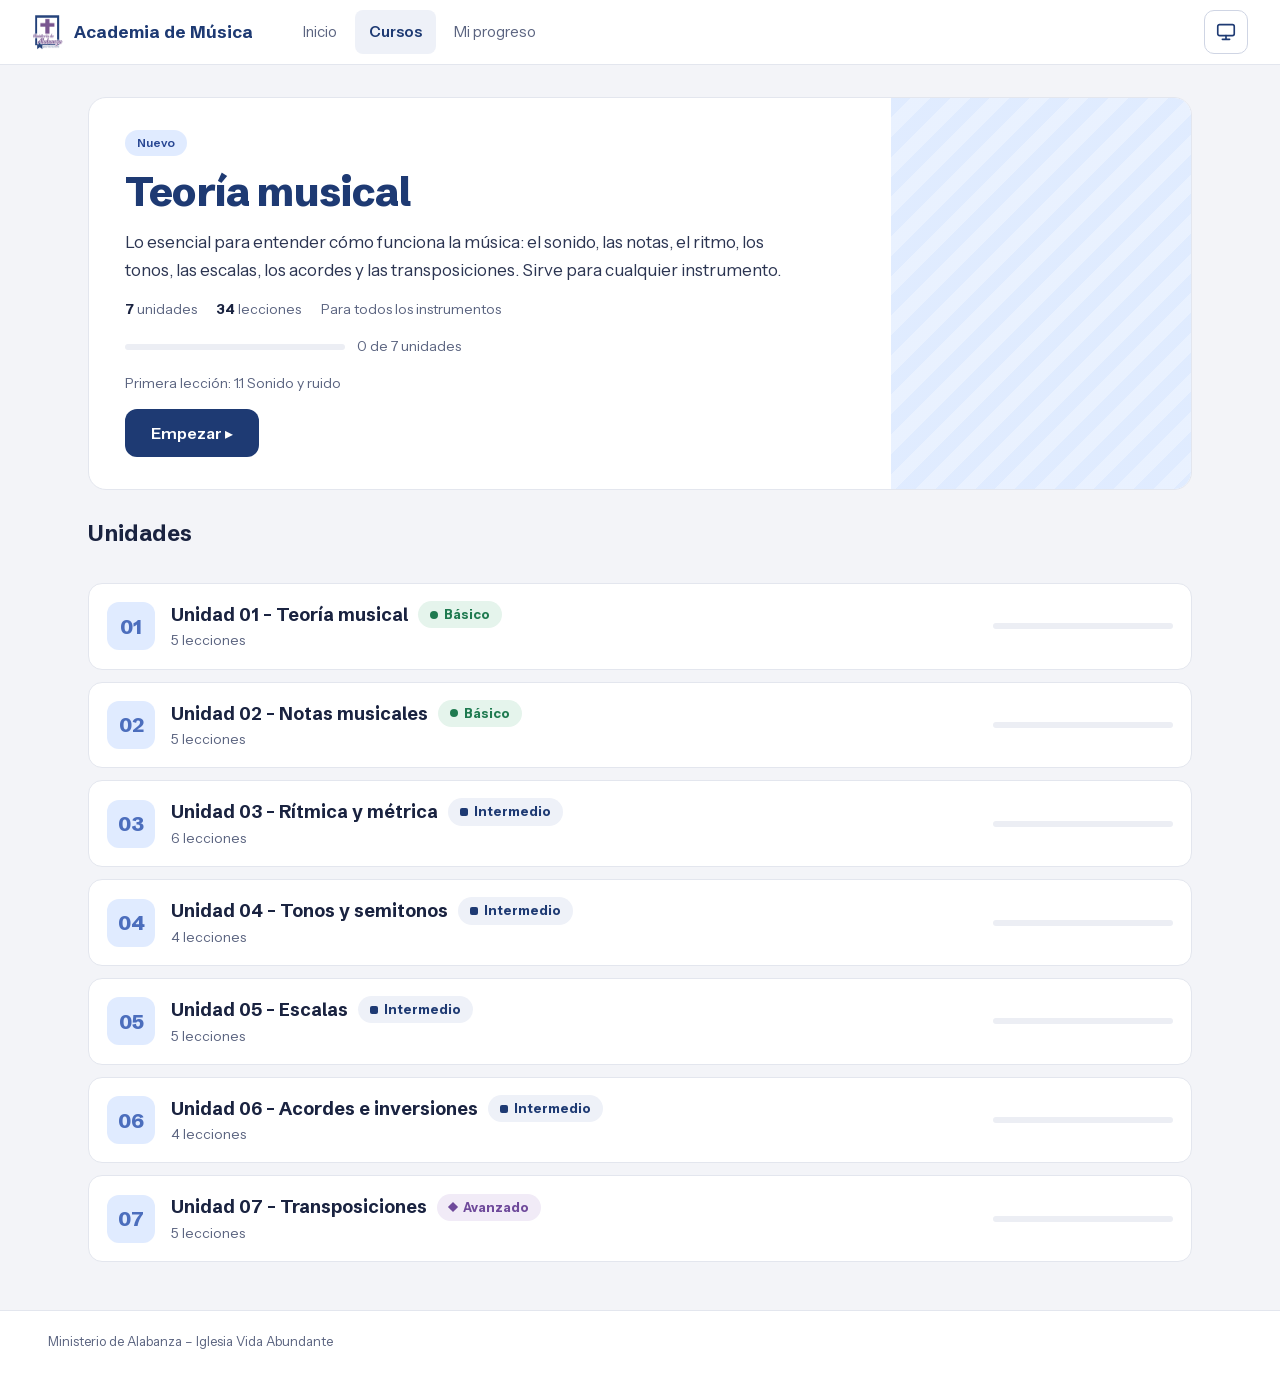
==== commit b9e3a889: "Botón de tema Sistema/Claro/Oscuro en el header Co-Authored-By: Claude Sonnet 5.5 <noreply@anthropic" ====
--- a/academy/curso.html
+++ b/academy/curso.html
@@ -2,6 +2,7 @@
 <html lang="es">
 <head>
 <meta charset="utf-8">
+<script>try{var t=localStorage.getItem("av-tema");if(t==="claro")document.documentElement.dataset.theme="light";else if(t==="oscuro")document.documentElement.dataset.theme="dark"}catch(e){}</script>
 <meta name="viewport" content="width=device-width, initial-scale=1, viewport-fit=cover">
 <title>Curso – Academia de Música</title>
 <link rel="icon" href="logo.png">
--- a/academy/unidad.css
+++ b/academy/unidad.css
@@ -335,7 +335,10 @@
 .hd-nav a[aria-current]{background:var(--navy-soft);color:var(--navy);font-weight:600}
 .hd-menu{display:none;margin-left:auto;width:44px;height:44px;border:1px solid var(--line-strong);border-radius:10px;background:var(--bg);color:var(--navy);place-items:center;cursor:pointer}
 .hd-menu svg{width:22px;height:22px;fill:currentColor}
-@media (max-width:760px){.hd{gap:12px;padding:0 max(16px,env(safe-area-inset-left,0px))}.hd-nav{display:none}.hd-menu{display:grid}}
+.hd-theme{margin-left:auto;display:grid;width:44px;height:44px;border:1px solid var(--line-strong);border-radius:10px;background:var(--bg);color:var(--navy);place-items:center;cursor:pointer}
+.hd-theme:hover{background:var(--navy-soft)}
+.hd-theme svg{width:22px;height:22px;fill:none;stroke:currentColor;stroke-width:1.8;stroke-linecap:round;stroke-linejoin:round}
+@media (max-width:760px){.hd{gap:12px;padding:0 max(16px,env(safe-area-inset-left,0px))}.hd-nav{display:none}.hd-menu{display:grid;margin-left:0}}
 .drawer-nav{display:grid;gap:4px}
 .drawer-nav a{display:flex;align-items:center;min-height:48px;padding:0 14px;border-radius:10px;color:var(--ink);text-decoration:none;font-size:16px}
 .drawer-nav a[aria-current]{background:var(--navy-soft);color:var(--navy);font-weight:600}
@@ -524,9 +527,9 @@
 .syl-head a.syl-name{margin-left:0;min-height:44px}
 .unit-intro .lvl{justify-self:start}
 
-/* Tema oscuro: sigue la preferencia del sistema; solo cambian los tokens */
+/* Tema: sigue al sistema salvo que se elija Claro u Oscuro (html[data-theme]); solo cambian los tokens */
 @media (prefers-color-scheme:dark){
-  :root{
+  :root:not([data-theme="light"]){
     --bg:#161b2e; --page:#0e1220; --tint:#1b2136; --ink:#eef0f8; --body:#d3d8ea; --muted:#a3acc7; --faint:#8f99b6; --line:#2a3250; --line-strong:#3d4768; --line-soft:#222a45;
     --navy:#9db3ef; --navy-hover:#c3d0f7; --navy-soft:#1f2848; --on-navy:#0e1428;
     --violet:#b394e0; --violet-soft:#2a2144; --violet-row:#231c3b; --violet-ring:#352a55; --on-violet:#140d26;
@@ -535,13 +538,31 @@
     --shadow:0 1px 2px rgba(0,0,0,.3),0 8px 28px rgba(0,0,0,.35); --lift:0 1px 2px rgba(0,0,0,.35),0 2px 8px rgba(0,0,0,.3);
     color-scheme:dark;
   }
-  .veil{background:rgba(0,0,0,.55)}
-  .drawer{box-shadow:-12px 0 40px rgba(0,0,0,.5)}
-  .seg-tabs button[aria-selected="true"]{box-shadow:0 1px 3px rgba(0,0,0,.4)}
-  .course{--c:#8fa3e6;--cs:#1c2440;--ct:#b4c2f2}
-  .course[data-hue="45"]{--c:#e0925a;--cs:#34261b;--ct:#f0b690}
-  .course[data-hue="310"]{--c:#c98ad6;--cs:#2e1f33;--ct:#deb0e8}
-  .course[data-hue="0"]{--c:#e0788a;--cs:#361f25;--ct:#f0a5b2}
-  .course[data-hue="175"]{--c:#4fc0ae;--cs:#172e2b;--ct:#8fdccf}
-  .course[data-hue="85"]{--c:#cfae48;--cs:#2e2814;--ct:#e4cb7a}
+  :root:not([data-theme="light"]) .veil{background:rgba(0,0,0,.55)}
+  :root:not([data-theme="light"]) .drawer{box-shadow:-12px 0 40px rgba(0,0,0,.5)}
+  :root:not([data-theme="light"]) .seg-tabs button[aria-selected="true"]{box-shadow:0 1px 3px rgba(0,0,0,.4)}
+  :root:not([data-theme="light"]) .course{--c:#8fa3e6;--cs:#1c2440;--ct:#b4c2f2}
+  :root:not([data-theme="light"]) .course[data-hue="45"]{--c:#e0925a;--cs:#34261b;--ct:#f0b690}
+  :root:not([data-theme="light"]) .course[data-hue="310"]{--c:#c98ad6;--cs:#2e1f33;--ct:#deb0e8}
+  :root:not([data-theme="light"]) .course[data-hue="0"]{--c:#e0788a;--cs:#361f25;--ct:#f0a5b2}
+  :root:not([data-theme="light"]) .course[data-hue="175"]{--c:#4fc0ae;--cs:#172e2b;--ct:#8fdccf}
+  :root:not([data-theme="light"]) .course[data-hue="85"]{--c:#cfae48;--cs:#2e2814;--ct:#e4cb7a}
 }
+:root[data-theme="dark"]{
+  --bg:#161b2e; --page:#0e1220; --tint:#1b2136; --ink:#eef0f8; --body:#d3d8ea; --muted:#a3acc7; --faint:#8f99b6; --line:#2a3250; --line-strong:#3d4768; --line-soft:#222a45;
+  --navy:#9db3ef; --navy-hover:#c3d0f7; --navy-soft:#1f2848; --on-navy:#0e1428;
+  --violet:#b394e0; --violet-soft:#2a2144; --violet-row:#231c3b; --violet-ring:#352a55; --on-violet:#140d26;
+  --ok:#6fd1a6; --ok-line:#1f8a5b; --ok-soft:#14302a; --err:#f09a9a; --err-line:#c94a4a; --err-soft:#3a1e24;
+  --track:#2a3250; --tab-bg:#222a45; --dot:#4a547a; --syl:#9db3ef; --seen:#5b4a86; --cover:#1b2136; --pill-off:#222a45;
+  --shadow:0 1px 2px rgba(0,0,0,.3),0 8px 28px rgba(0,0,0,.35); --lift:0 1px 2px rgba(0,0,0,.35),0 2px 8px rgba(0,0,0,.3);
+  color-scheme:dark;
+}
+:root[data-theme="dark"] .veil{background:rgba(0,0,0,.55)}
+:root[data-theme="dark"] .drawer{box-shadow:-12px 0 40px rgba(0,0,0,.5)}
+:root[data-theme="dark"] .seg-tabs button[aria-selected="true"]{box-shadow:0 1px 3px rgba(0,0,0,.4)}
+:root[data-theme="dark"] .course{--c:#8fa3e6;--cs:#1c2440;--ct:#b4c2f2}
+:root[data-theme="dark"] .course[data-hue="45"]{--c:#e0925a;--cs:#34261b;--ct:#f0b690}
+:root[data-theme="dark"] .course[data-hue="310"]{--c:#c98ad6;--cs:#2e1f33;--ct:#deb0e8}
+:root[data-theme="dark"] .course[data-hue="0"]{--c:#e0788a;--cs:#361f25;--ct:#f0a5b2}
+:root[data-theme="dark"] .course[data-hue="175"]{--c:#4fc0ae;--cs:#172e2b;--ct:#8fdccf}
+:root[data-theme="dark"] .course[data-hue="85"]{--c:#cfae48;--cs:#2e2814;--ct:#e4cb7a}
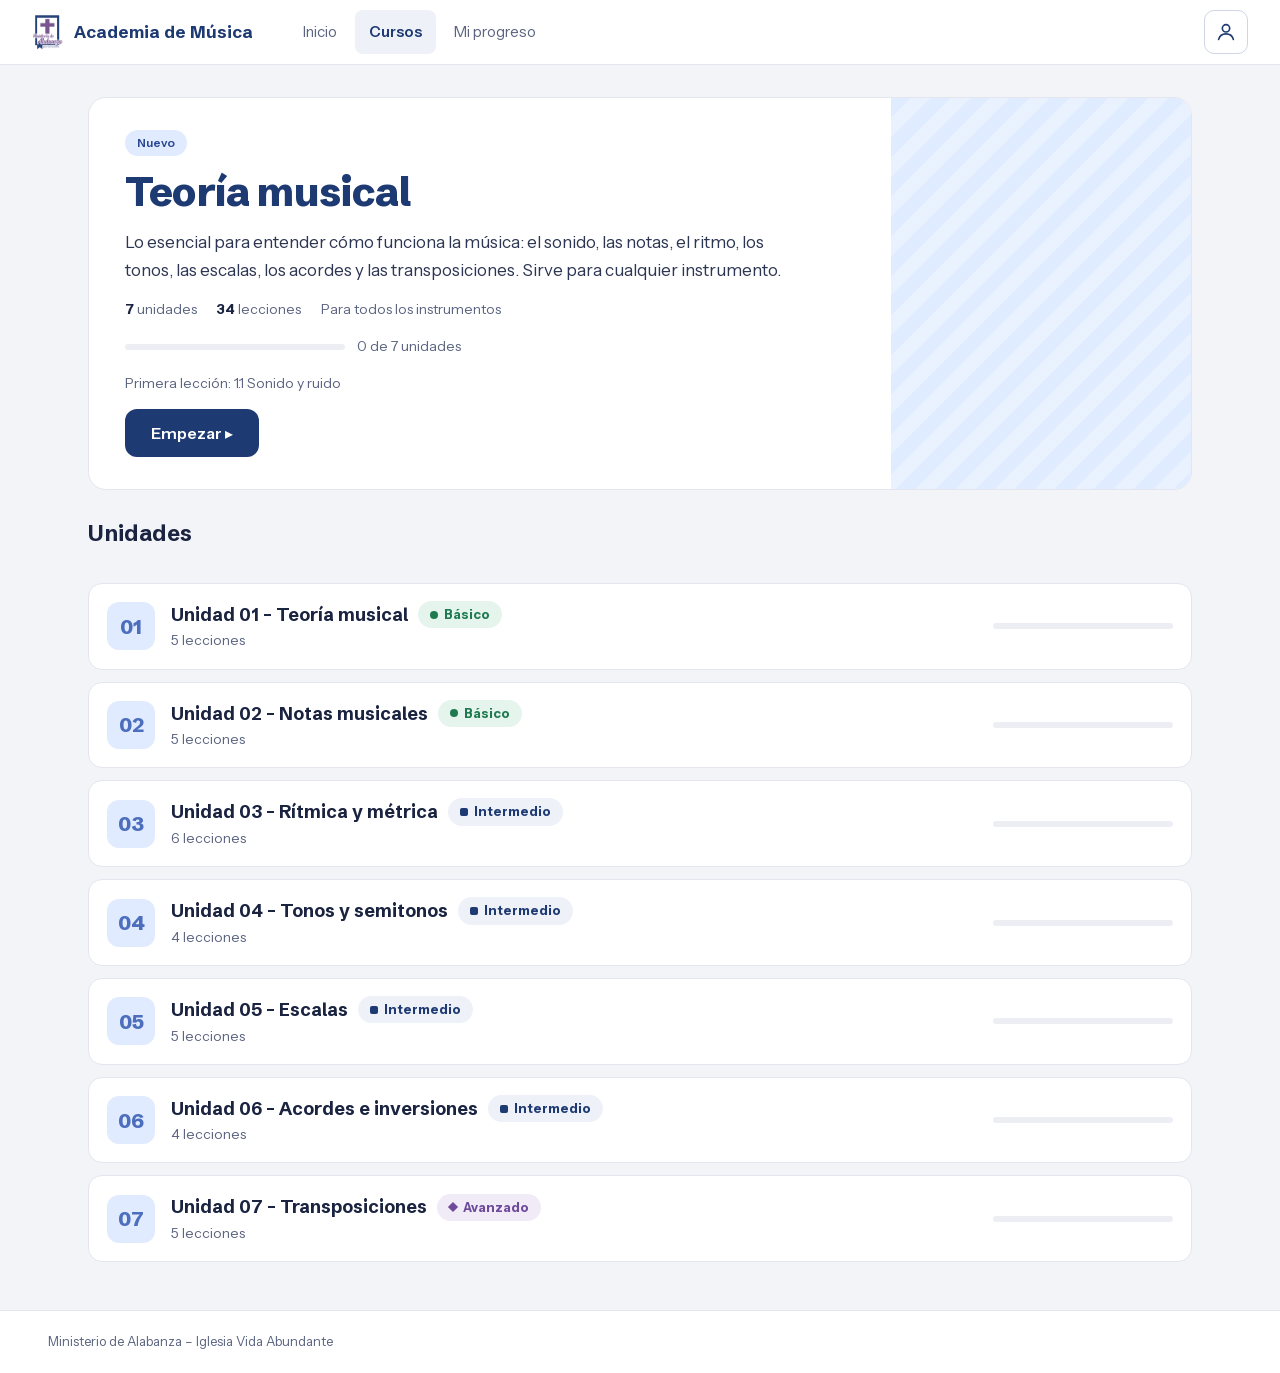
==== commit 811781d4: "Menú de perfil con tema y lectura, fuentes serif locales y ajustes de la unidad 2 - Menú de perfil: " ====
--- a/academy/curso.html
+++ b/academy/curso.html
@@ -2,7 +2,7 @@
 <html lang="es">
 <head>
 <meta charset="utf-8">
-<script>try{var t=localStorage.getItem("av-tema");if(t==="claro")document.documentElement.dataset.theme="light";else if(t==="oscuro")document.documentElement.dataset.theme="dark"}catch(e){}</script>
+<script>try{var t=localStorage.getItem("av-tema");if(t==="claro")document.documentElement.dataset.theme="light";else if(t==="oscuro")document.documentElement.dataset.theme="dark";var f=localStorage.getItem("av-fuente");if(f)document.documentElement.dataset.fuente=f;if(localStorage.getItem("av-alinear")==="izquierda")document.documentElement.dataset.alinear="izquierda"}catch(e){}</script>
 <meta name="viewport" content="width=device-width, initial-scale=1, viewport-fit=cover">
 <title>Curso – Academia de Música</title>
 <link rel="icon" href="logo.png">
--- a/academy/unidad.css
+++ b/academy/unidad.css
@@ -1,3 +1,7 @@
+@font-face{font-family:"Source Serif 4";font-style:normal;font-weight:200 900;font-display:swap;src:url(fonts/source-serif-4.woff2) format("woff2")}
+@font-face{font-family:"Source Serif 4";font-style:italic;font-weight:200 900;font-display:swap;src:url(fonts/source-serif-4-italic.woff2) format("woff2")}
+@font-face{font-family:"Newsreader";font-style:normal;font-weight:200 800;font-display:swap;src:url(fonts/newsreader.woff2) format("woff2")}
+@font-face{font-family:"Newsreader";font-style:italic;font-weight:200 800;font-display:swap;src:url(fonts/newsreader-italic.woff2) format("woff2")}
 @font-face{font-family:"Instrument Sans";font-style:normal;font-weight:400 700;font-display:swap;src:url(fonts/instrument-sans.woff2) format("woff2")}
 @font-face{font-family:"Schibsted Grotesk";font-style:normal;font-weight:500 800;font-display:swap;src:url(fonts/schibsted-grotesk.woff2) format("woff2")}
 /* Estilos compartidos de las unidades (mismo diseño que la Unidad 06). */
@@ -13,6 +17,7 @@
   --lift:0 1px 2px rgba(22,26,51,.06),0 2px 8px rgba(36,66,122,.08);
   --f-display:"Schibsted Grotesk","Avenir Next","Segoe UI",sans-serif;
   --f-body:"Instrument Sans","Segoe UI",system-ui,sans-serif;
+  --f-read:Charter,"Bitstream Charter","Iowan Old Style","Sitka Text",Georgia,serif;
   --r:12px; --r-sm:10px;
   color-scheme:light;
 }
@@ -114,7 +119,7 @@
 .tone i{font-style:normal;font-size:13px;color:var(--muted);font-family:var(--f-body);font-variant-numeric:tabular-nums}
 .tools{display:flex;gap:8px;align-items:center}
 .viz-head{display:flex;justify-content:space-between;align-items:center;gap:12px;flex-wrap:wrap}
-.kbd-box{max-width:680px;overflow-x:auto}
+.kbd-box{width:100%;max-width:680px;overflow-x:auto}
 .kbd-box svg{width:100%;height:auto;display:block;touch-action:pan-x pan-y}
 .kbd-box .k{cursor:pointer}
 .k:focus,.k:focus-visible{outline:none}
@@ -178,6 +183,7 @@
 .pad svg{width:100%;height:auto;display:block;touch-action:pan-x pan-y}
 .pad .k{cursor:pointer}
 .qactions{display:flex;gap:10px;flex-wrap:wrap;align-items:center}
+.qcenter{justify-content:center}
 .feedback{font-size:15px;font-weight:700}
 .feedback.ok{color:var(--ok)} .feedback.err{color:var(--err)}
 .done{display:grid;gap:12px;justify-items:start}
@@ -295,6 +301,7 @@
 .circ svg,.fb-scroll svg,.qvis svg{touch-action:manipulation}
 .big,.beats,.pin .cap,.a-viz .cap,.qbody .cap,.pad .cap,.pin>p#itxt,.pin>p#atxt{text-align:center}
 .beats,.outchords,.inchords,.tones{justify-content:center}
+.a-readout .tones{justify-content:flex-start}
 .pin>.big,.pin>.beats{justify-self:center}
 .chords{justify-content:center}
 @media print{main p{text-align:left}}
@@ -335,8 +342,20 @@
 .hd-nav a[aria-current]{background:var(--navy-soft);color:var(--navy);font-weight:600}
 .hd-menu{display:none;margin-left:auto;width:44px;height:44px;border:1px solid var(--line-strong);border-radius:10px;background:var(--bg);color:var(--navy);place-items:center;cursor:pointer}
 .hd-menu svg{width:22px;height:22px;fill:currentColor}
-.hd-theme{margin-left:auto;display:grid;width:44px;height:44px;border:1px solid var(--line-strong);border-radius:10px;background:var(--bg);color:var(--navy);place-items:center;cursor:pointer}
+.hd-pref{margin-left:auto;position:relative}
+.hd-theme{display:grid;width:44px;height:44px;border:1px solid var(--line-strong);border-radius:10px;background:var(--bg);color:var(--navy);place-items:center;cursor:pointer}
 .hd-theme:hover{background:var(--navy-soft)}
+.pref{position:absolute;top:calc(100% + 8px);right:0;z-index:62;width:min(300px,calc(100vw - 32px));background:var(--bg);border:1px solid var(--line-strong);border-radius:14px;box-shadow:var(--shadow);padding:16px;display:grid;gap:16px}
+.pref-h{font-family:var(--f-display);font-size:18px;font-weight:700;color:var(--ink)}
+.pref-link{display:flex;align-items:center;min-height:44px;margin:-8px 0;padding:0 12px;border-radius:10px;color:var(--navy);text-decoration:none;font-weight:600;background:var(--navy-soft)}
+.pref-opts{display:grid;grid-auto-flow:column;grid-auto-columns:1fr;gap:8px;margin-top:8px}
+.pref-opts button{display:grid;justify-items:center;align-content:center;gap:4px;min-height:64px;padding:8px 4px;border:1px solid var(--line-strong);border-radius:10px;background:var(--bg);color:var(--body);font-size:14px;cursor:pointer}
+.pref-opts button:hover{background:var(--navy-soft)}
+.pref-opts button[aria-pressed="true"]{border-color:var(--navy);background:var(--navy-soft);color:var(--navy);font-weight:600}
+.pref-opts svg{width:22px;height:22px;fill:none;stroke:currentColor;stroke-width:1.8;stroke-linecap:round;stroke-linejoin:round}
+.pref-aa{font-size:22px;line-height:22px;color:var(--ink)}.pref-serif{font-family:Charter,"Iowan Old Style",Georgia,serif}.pref-source{font-family:"Source Serif 4",Georgia,serif}.pref-newsreader{font-family:Newsreader,Georgia,serif}
+.pref-opts.wrap2{grid-auto-flow:row;grid-template-columns:1fr 1fr}
+.pref-opts button svg.al{stroke-width:1.8}
 .hd-theme svg{width:22px;height:22px;fill:none;stroke:currentColor;stroke-width:1.8;stroke-linecap:round;stroke-linejoin:round}
 @media (max-width:760px){.hd{gap:12px;padding:0 max(16px,env(safe-area-inset-left,0px))}.hd-nav{display:none}.hd-menu{display:grid;margin-left:0}}
 .drawer-nav{display:grid;gap:4px}
@@ -416,7 +435,7 @@
 /* Escritorio: número y título en la misma línea (el número ya no es una insignia) */
 @media (min-width:1024px){
   .sec-head{align-items:baseline;gap:6px 14px}
-  .sec-head .k{font-family:var(--f-display);font-size:clamp(28px,3.6vw,40px);line-height:1.1;font-weight:800;letter-spacing:-.02em;color:var(--violet);background:none;border-radius:0;padding:0}
+  .sec-head .k{font-family:var(--f-display);font-size:clamp(28px,3.6vw,40px);line-height:1.1;font-weight:800;letter-spacing:-.02em;color:var(--violet);background:none;border-radius:0;padding:0;font-variant-numeric:normal}
   .sec-head h2{order:2;flex:0 1 auto;margin-top:0}
 }
 
@@ -566,3 +585,12 @@
 :root[data-theme="dark"] .course[data-hue="0"]{--c:#e0788a;--cs:#361f25;--ct:#f0a5b2}
 :root[data-theme="dark"] .course[data-hue="175"]{--c:#4fc0ae;--cs:#172e2b;--ct:#8fdccf}
 :root[data-theme="dark"] .course[data-hue="85"]{--c:#cfae48;--cs:#2e2814;--ct:#e4cb7a}
+
+/* Fuente de lectura (estilo editorial): solo el texto corrido; widgets, etiquetas y títulos conservan la tipografía moderna */
+:root[data-fuente]{--f-read:Charter,"Bitstream Charter","Iowan Old Style","Sitka Text",Georgia,serif}
+:root[data-fuente="source"]{--f-read:"Source Serif 4",Georgia,serif}
+:root[data-fuente="newsreader"]{--f-read:Newsreader,Georgia,serif}
+:root[data-fuente] main p,:root[data-fuente] main li,:root[data-fuente] .unit-intro p{font-family:var(--f-read);font-size:19px;line-height:1.7}
+:root[data-fuente="newsreader"] main p,:root[data-fuente="newsreader"] main li,:root[data-fuente="newsreader"] .unit-intro p{font-size:20px}
+/* Alineación del texto corrido */
+:root[data-alinear="izquierda"] main p,:root[data-alinear="izquierda"] main li{text-align:left;hyphens:manual;-webkit-hyphens:manual}
